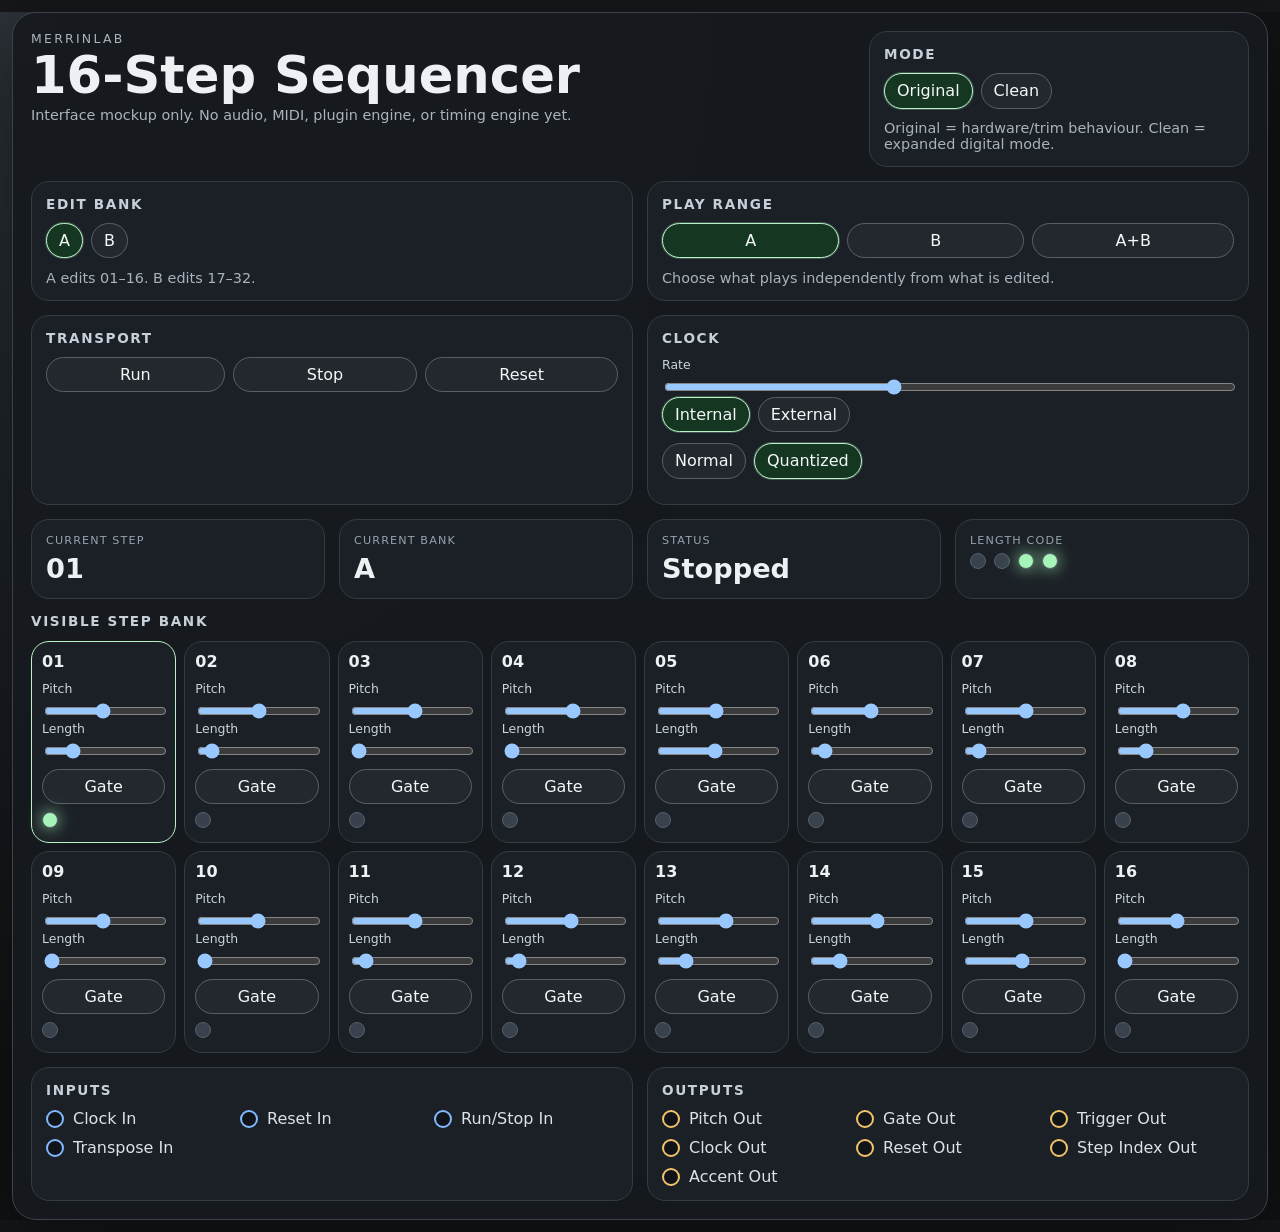
==== index.html @ 78bd0589 "Add Accent Out to mockup outputs" ====
<!doctype html>
<html lang="en">
<head>
  <meta charset="utf-8" />
  <meta name="viewport" content="width=device-width, initial-scale=1" />
  <title>MerrinLab 16-Step Sequencer Mockup</title>
  <link rel="stylesheet" href="styles.css" />
</head>
<body>
  <main class="panel" aria-labelledby="panel-title">
    <header class="panel-header">
      <div>
        <p class="eyebrow">MerrinLab</p>
        <h1 id="panel-title">16-Step Sequencer</h1>
        <p class="subtitle">Interface mockup only. No audio, MIDI, plugin engine, or timing engine yet.</p>
      </div>
      <section class="mode-card" aria-label="Mode selector">
        <h2>Mode</h2>
        <div class="button-row">
          <button class="toggle active" type="button">Original</button>
          <button class="toggle" type="button">Clean</button>
        </div>
        <p>Original = hardware/trim behaviour. Clean = expanded digital mode.</p>
      </section>
    </header>

    <section class="control-strip" aria-label="Bank and transport controls">
      <div class="control-block">
        <h2>Edit Bank</h2>
        <div class="button-row">
          <button class="toggle active" type="button">A</button>
          <button class="toggle" type="button">B</button>
        </div>
        <p>A edits 01–16. B edits 17–32.</p>
      </div>

      <div class="control-block">
        <h2>Play Range</h2>
        <div class="button-row three">
          <button class="toggle active" type="button">A</button>
          <button class="toggle" type="button">B</button>
          <button class="toggle" type="button">A+B</button>
        </div>
        <p>Choose what plays independently from what is edited.</p>
      </div>

      <div class="control-block transport">
        <h2>Transport</h2>
        <div class="button-row three">
          <button type="button">Run</button>
          <button type="button">Stop</button>
          <button type="button">Reset</button>
        </div>
      </div>

      <div class="control-block clock">
        <h2>Clock</h2>
        <label>
          Rate
          <input type="range" min="40" max="240" value="120" />
        </label>
        <div class="button-row">
          <button class="toggle active" type="button">Internal</button>
          <button class="toggle" type="button">External</button>
        </div>
        <div class="button-row">
          <button class="toggle" type="button">Normal</button>
          <button class="toggle active" type="button">Quantized</button>
        </div>
      </div>
    </section>

    <section class="status-strip" aria-label="Current status display">
      <div>
        <span class="label">Current step</span>
        <strong>01</strong>
      </div>
      <div>
        <span class="label">Current bank</span>
        <strong>A</strong>
      </div>
      <div>
        <span class="label">Status</span>
        <strong>Stopped</strong>
      </div>
      <div>
        <span class="label">Length code</span>
        <span class="led-code" aria-label="4-bit duration code"><i></i><i></i><i class="on"></i><i class="on"></i></span>
      </div>
    </section>

    <section class="steps" aria-label="Sixteen visible step slots">
      <h2 class="section-title">Visible Step Bank</h2>
      <div class="step-grid">
        <article class="step active"><h3>01</h3><label>Pitch<input type="range" min="0" max="127" value="60" /></label><label>Length<input type="range" min="1" max="16" value="4" /></label><button type="button">Gate</button><span class="step-led on"></span></article>
        <article class="step"><h3>02</h3><label>Pitch<input type="range" min="0" max="127" value="64" /></label><label>Length<input type="range" min="1" max="16" value="2" /></label><button type="button">Gate</button><span class="step-led"></span></article>
        <article class="step"><h3>03</h3><label>Pitch<input type="range" min="0" max="127" value="67" /></label><label>Length<input type="range" min="1" max="16" value="1" /></label><button type="button">Gate</button><span class="step-led"></span></article>
        <article class="step"><h3>04</h3><label>Pitch<input type="range" min="0" max="127" value="72" /></label><label>Length<input type="range" min="1" max="16" value="1" /></label><button type="button">Gate</button><span class="step-led"></span></article>
        <article class="step"><h3>05</h3><label>Pitch<input type="range" min="0" max="127" value="60" /></label><label>Length<input type="range" min="1" max="16" value="8" /></label><button type="button">Gate</button><span class="step-led"></span></article>
        <article class="step"><h3>06</h3><label>Pitch<input type="range" min="0" max="127" value="62" /></label><label>Length<input type="range" min="1" max="16" value="2" /></label><button type="button">Gate</button><span class="step-led"></span></article>
        <article class="step"><h3>07</h3><label>Pitch<input type="range" min="0" max="127" value="65" /></label><label>Length<input type="range" min="1" max="16" value="2" /></label><button type="button">Gate</button><span class="step-led"></span></article>
        <article class="step"><h3>08</h3><label>Pitch<input type="range" min="0" max="127" value="69" /></label><label>Length<input type="range" min="1" max="16" value="4" /></label><button type="button">Gate</button><span class="step-led"></span></article>
        <article class="step"><h3>09</h3><label>Pitch<input type="range" min="0" max="127" value="60" /></label><label>Length<input type="range" min="1" max="16" value="1" /></label><button type="button">Gate</button><span class="step-led"></span></article>
        <article class="step"><h3>10</h3><label>Pitch<input type="range" min="0" max="127" value="63" /></label><label>Length<input type="range" min="1" max="16" value="1" /></label><button type="button">Gate</button><span class="step-led"></span></article>
        <article class="step"><h3>11</h3><label>Pitch<input type="range" min="0" max="127" value="67" /></label><label>Length<input type="range" min="1" max="16" value="2" /></label><button type="button">Gate</button><span class="step-led"></span></article>
        <article class="step"><h3>12</h3><label>Pitch<input type="range" min="0" max="127" value="70" /></label><label>Length<input type="range" min="1" max="16" value="2" /></label><button type="button">Gate</button><span class="step-led"></span></article>
        <article class="step"><h3>13</h3><label>Pitch<input type="range" min="0" max="127" value="72" /></label><label>Length<input type="range" min="1" max="16" value="4" /></label><button type="button">Gate</button><span class="step-led"></span></article>
        <article class="step"><h3>14</h3><label>Pitch<input type="range" min="0" max="127" value="69" /></label><label>Length<input type="range" min="1" max="16" value="4" /></label><button type="button">Gate</button><span class="step-led"></span></article>
        <article class="step"><h3>15</h3><label>Pitch<input type="range" min="0" max="127" value="65" /></label><label>Length<input type="range" min="1" max="16" value="8" /></label><button type="button">Gate</button><span class="step-led"></span></article>
        <article class="step"><h3>16</h3><label>Pitch<input type="range" min="0" max="127" value="62" /></label><label>Length<input type="range" min="1" max="16" value="1" /></label><button type="button">Gate</button><span class="step-led"></span></article>
      </div>
    </section>

    <section class="io-area" aria-label="Input and output connection area">
      <div class="io-block">
        <h2>Inputs</h2>
        <ul>
          <li><span class="jack"></span>Clock In</li>
          <li><span class="jack"></span>Reset In</li>
          <li><span class="jack"></span>Run/Stop In</li>
          <li><span class="jack"></span>Transpose In</li>
        </ul>
      </div>
      <div class="io-block">
        <h2>Outputs</h2>
        <ul>
          <li><span class="jack out"></span>Pitch Out</li>
          <li><span class="jack out"></span>Gate Out</li>
          <li><span class="jack out"></span>Trigger Out</li>
          <li><span class="jack out"></span>Clock Out</li>
          <li><span class="jack out"></span>Reset Out</li>
          <li><span class="jack out"></span>Step Index Out</li>
          <li><span class="jack out"></span>Accent Out</li>
        </ul>
      </div>
    </section>
  </main>
</body>
</html>
---- styles.css ----
:root {
  color-scheme: dark;
  font-family: Inter, system-ui, -apple-system, BlinkMacSystemFont, "Segoe UI", sans-serif;
  background: #15171a;
  color: #eef1f3;
}

* {
  box-sizing: border-box;
}

body {
  margin: 0;
  min-height: 100vh;
  background: radial-gradient(circle at top left, #2c3238, #101214 60%);
}

button,
input {
  font: inherit;
}

button {
  border: 1px solid #57606a;
  border-radius: 999px;
  background: #23282e;
  color: #f5f7f8;
  padding: 0.45rem 0.75rem;
  cursor: default;
}

button.active,
.toggle.active {
  border-color: #b8f2c7;
  background: #153722;
  box-shadow: 0 0 0 1px rgba(184, 242, 199, 0.25);
}

.panel {
  width: min(1800px, calc(100vw - 24px));
  margin: 12px auto;
  padding: 18px;
  border: 1px solid #3b424a;
  border-radius: 24px;
  background: rgba(22, 25, 29, 0.94);
  box-shadow: 0 24px 80px rgba(0, 0, 0, 0.45);
}

.panel-header,
.control-strip,
.status-strip,
.io-area {
  display: grid;
  gap: 14px;
}

.panel-header {
  grid-template-columns: minmax(280px, 1fr) minmax(260px, 380px);
  align-items: stretch;
  margin-bottom: 14px;
}

.eyebrow {
  margin: 0 0 0.25rem;
  color: #aab3bd;
  letter-spacing: 0.18em;
  text-transform: uppercase;
  font-size: 0.78rem;
}

h1,
h2,
h3,
p {
  margin-top: 0;
}

h1 {
  margin-bottom: 0.35rem;
  font-size: clamp(2rem, 4vw, 4rem);
  line-height: 1;
}

h2 {
  margin-bottom: 0.7rem;
  font-size: 0.85rem;
  letter-spacing: 0.12em;
  text-transform: uppercase;
  color: #c7d0d9;
}

h3 {
  margin-bottom: 0.6rem;
  font-size: 1rem;
}

.subtitle,
.control-block p,
.mode-card p {
  margin-bottom: 0;
  color: #aab3bd;
  font-size: 0.9rem;
}

.mode-card,
.control-block,
.status-strip > div,
.step,
.io-block {
  border: 1px solid #343b43;
  border-radius: 18px;
  background: #1b2026;
  padding: 14px;
}

.control-strip {
  grid-template-columns: repeat(4, minmax(180px, 1fr));
  margin-bottom: 14px;
}

.button-row {
  display: flex;
  flex-wrap: wrap;
  gap: 8px;
  margin-bottom: 0.7rem;
}

.button-row.three button {
  flex: 1 1 auto;
}

.clock label,
.step label {
  display: grid;
  gap: 5px;
  color: #cbd4dc;
  font-size: 0.78rem;
}

.clock input,
.step input {
  width: 100%;
}

.status-strip {
  grid-template-columns: repeat(4, minmax(140px, 1fr));
  margin-bottom: 14px;
}

.status-strip strong {
  display: block;
  font-size: 1.7rem;
}

.label {
  display: block;
  margin-bottom: 0.4rem;
  color: #97a2ad;
  text-transform: uppercase;
  letter-spacing: 0.1em;
  font-size: 0.7rem;
}

.led-code {
  display: flex;
  gap: 8px;
}

.led-code i,
.step-led {
  display: inline-block;
  width: 16px;
  height: 16px;
  border-radius: 50%;
  background: #39424c;
  border: 1px solid #56606b;
}

.led-code i.on,
.step-led.on {
  background: #a6f4b8;
  box-shadow: 0 0 16px rgba(166, 244, 184, 0.8);
}

.section-title {
  margin: 8px 0 12px;
}

.step-grid {
  display: grid;
  grid-template-columns: repeat(16, minmax(92px, 1fr));
  gap: 8px;
  margin-bottom: 14px;
}

.step {
  min-width: 0;
  padding: 10px;
}

.step.active {
  border-color: #b8f2c7;
}

.step button {
  width: 100%;
  margin: 8px 0;
  padding-inline: 0.25rem;
}

.io-area {
  grid-template-columns: repeat(2, minmax(260px, 1fr));
}

.io-block ul {
  display: grid;
  grid-template-columns: repeat(auto-fit, minmax(150px, 1fr));
  gap: 10px;
  padding: 0;
  margin: 0;
  list-style: none;
}

.io-block li {
  display: flex;
  align-items: center;
  gap: 9px;
  color: #dbe2e8;
}

.jack {
  width: 18px;
  height: 18px;
  border-radius: 50%;
  border: 2px solid #83b8ff;
  background: #101418;
}

.jack.out {
  border-color: #f0c36a;
}

@media (max-width: 1300px) {
  .step-grid {
    grid-template-columns: repeat(8, minmax(100px, 1fr));
  }

  .control-strip {
    grid-template-columns: repeat(2, minmax(220px, 1fr));
  }
}

@media (max-width: 760px) {
  .panel-header,
  .control-strip,
  .status-strip,
  .io-area {
    grid-template-columns: 1fr;
  }

  .step-grid {
    grid-template-columns: repeat(2, minmax(130px, 1fr));
  }
}
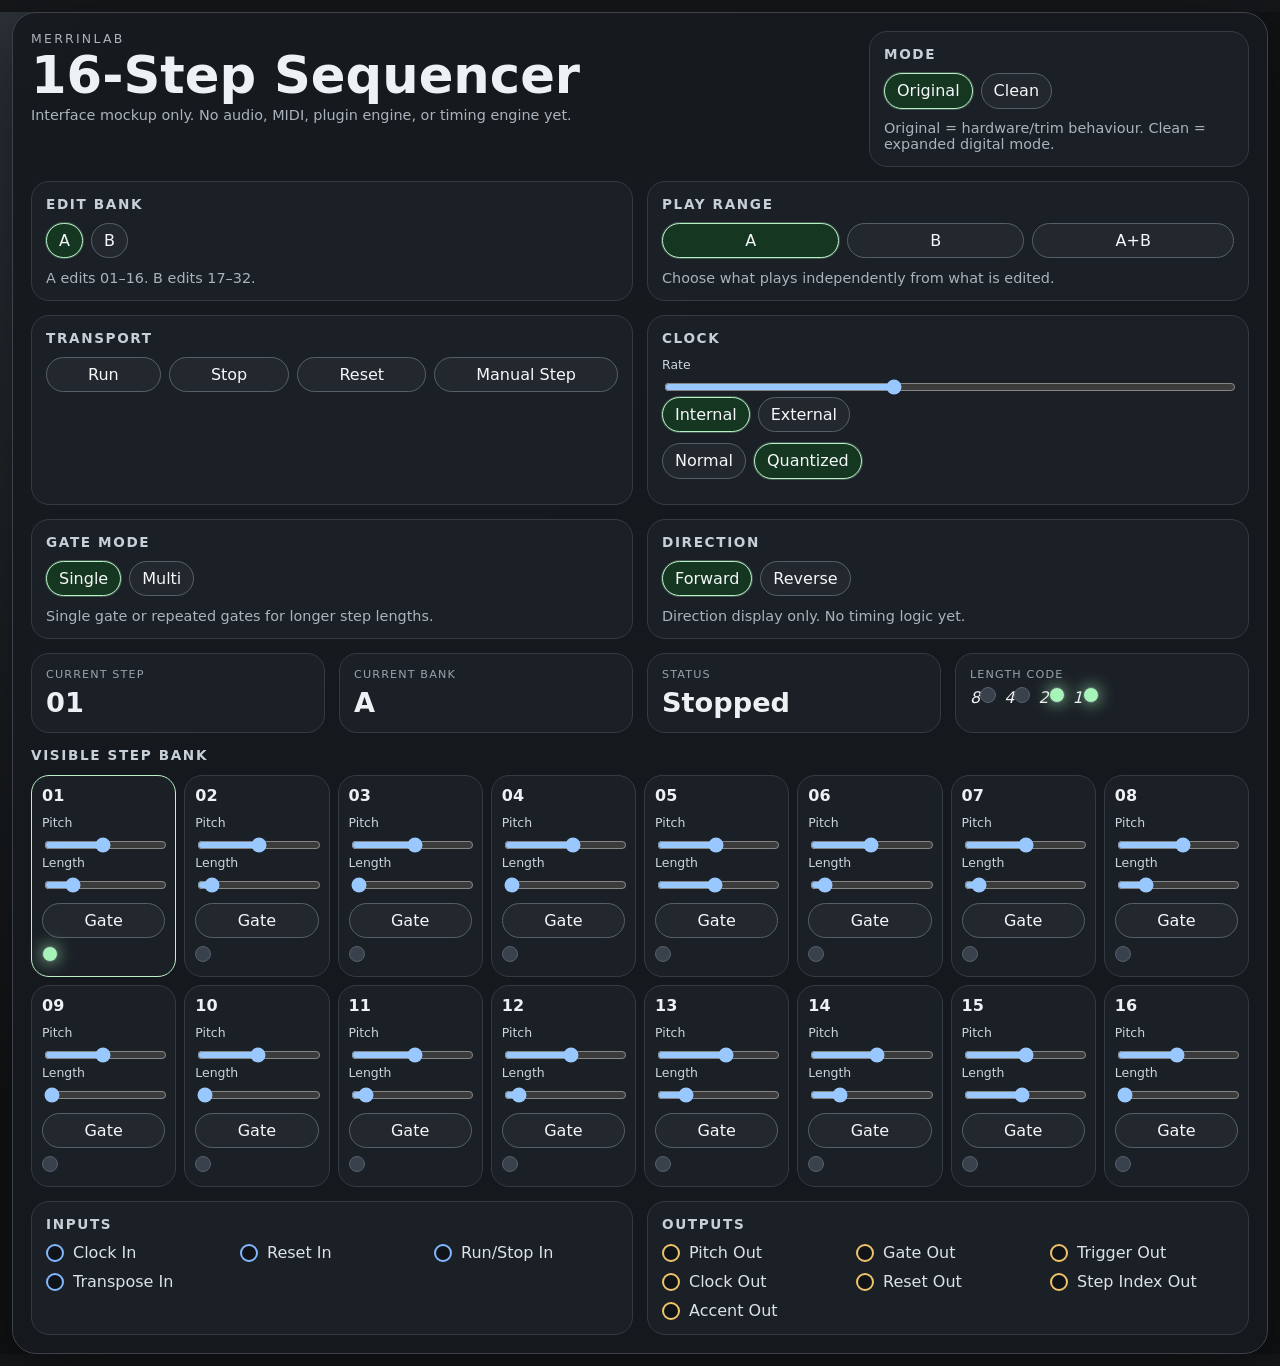
==== commit 47785a09: "Add v0.2 core control sections" ====
--- a/index.html
+++ b/index.html
@@ -24,7 +24,7 @@
       </section>
     </header>
 
-    <section class="control-strip" aria-label="Bank and transport controls">
+    <section class="control-strip" aria-label="Bank, transport, clock, and direction controls">
       <div class="control-block">
         <h2>Edit Bank</h2>
         <div class="button-row">
@@ -50,6 +50,7 @@
           <button type="button">Run</button>
           <button type="button">Stop</button>
           <button type="button">Reset</button>
+          <button type="button">Manual Step</button>
         </div>
       </div>
 
@@ -68,6 +69,24 @@
           <button class="toggle active" type="button">Quantized</button>
         </div>
       </div>
+
+      <div class="control-block">
+        <h2>Gate Mode</h2>
+        <div class="button-row">
+          <button class="toggle active" type="button">Single</button>
+          <button class="toggle" type="button">Multi</button>
+        </div>
+        <p>Single gate or repeated gates for longer step lengths.</p>
+      </div>
+
+      <div class="control-block">
+        <h2>Direction</h2>
+        <div class="button-row">
+          <button class="toggle active" type="button">Forward</button>
+          <button class="toggle" type="button">Reverse</button>
+        </div>
+        <p>Direction display only. No timing logic yet.</p>
+      </div>
     </section>
 
     <section class="status-strip" aria-label="Current status display">
@@ -85,7 +104,12 @@
       </div>
       <div>
         <span class="label">Length code</span>
-        <span class="led-code" aria-label="4-bit duration code"><i></i><i></i><i class="on"></i><i class="on"></i></span>
+        <span class="led-code labelled" aria-label="4-bit duration code labelled 8 4 2 1">
+          <span class="bit"><em>8</em><i></i></span>
+          <span class="bit"><em>4</em><i></i></span>
+          <span class="bit"><em>2</em><i class="on"></i></span>
+          <span class="bit"><em>1</em><i class="on"></i></span>
+        </span>
       </div>
     </section>
 
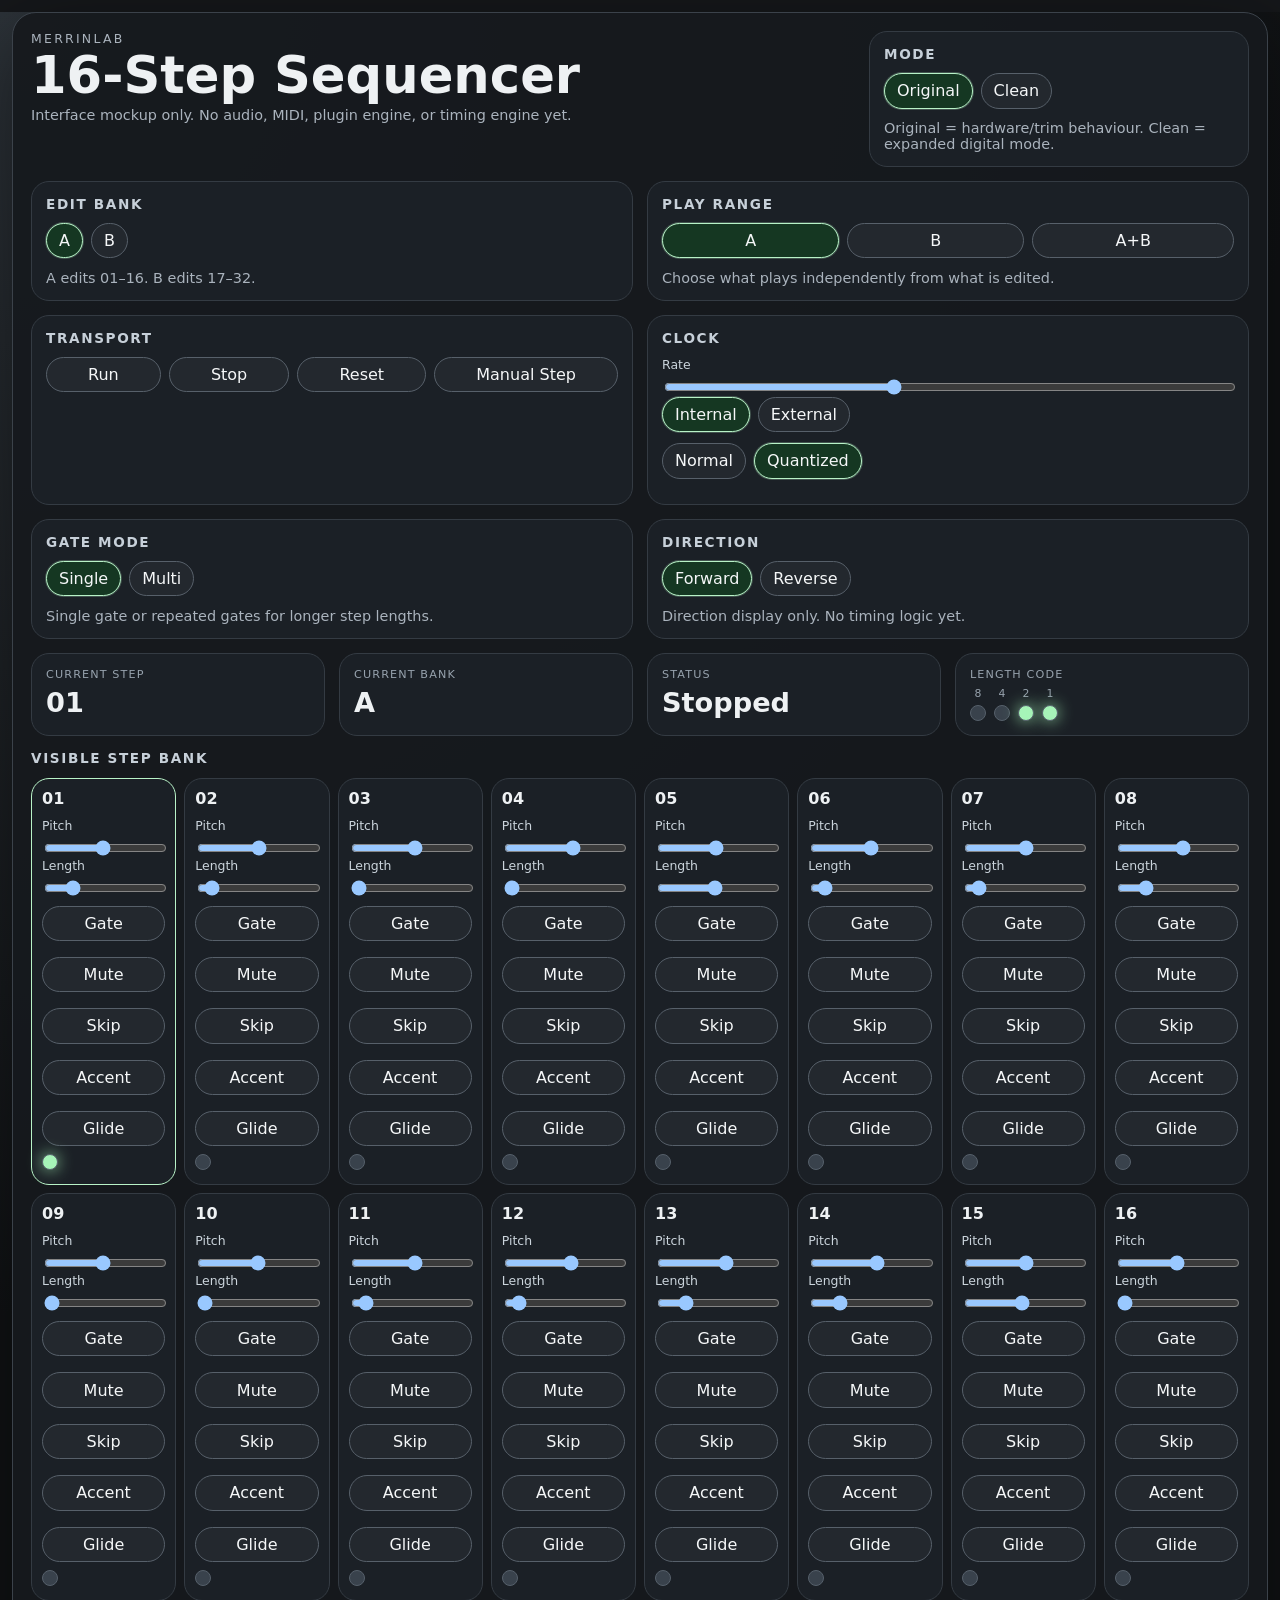
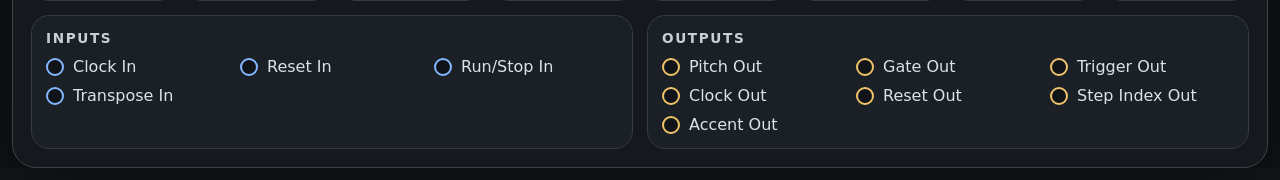
==== commit 16ce0396: "Add clean-mode per-step status controls" ====
--- a/index.html
+++ b/index.html
@@ -116,22 +116,22 @@
     <section class="steps" aria-label="Sixteen visible step slots">
       <h2 class="section-title">Visible Step Bank</h2>
       <div class="step-grid">
-        <article class="step active"><h3>01</h3><label>Pitch<input type="range" min="0" max="127" value="60" /></label><label>Length<input type="range" min="1" max="16" value="4" /></label><button type="button">Gate</button><span class="step-led on"></span></article>
-        <article class="step"><h3>02</h3><label>Pitch<input type="range" min="0" max="127" value="64" /></label><label>Length<input type="range" min="1" max="16" value="2" /></label><button type="button">Gate</button><span class="step-led"></span></article>
-        <article class="step"><h3>03</h3><label>Pitch<input type="range" min="0" max="127" value="67" /></label><label>Length<input type="range" min="1" max="16" value="1" /></label><button type="button">Gate</button><span class="step-led"></span></article>
-        <article class="step"><h3>04</h3><label>Pitch<input type="range" min="0" max="127" value="72" /></label><label>Length<input type="range" min="1" max="16" value="1" /></label><button type="button">Gate</button><span class="step-led"></span></article>
-        <article class="step"><h3>05</h3><label>Pitch<input type="range" min="0" max="127" value="60" /></label><label>Length<input type="range" min="1" max="16" value="8" /></label><button type="button">Gate</button><span class="step-led"></span></article>
-        <article class="step"><h3>06</h3><label>Pitch<input type="range" min="0" max="127" value="62" /></label><label>Length<input type="range" min="1" max="16" value="2" /></label><button type="button">Gate</button><span class="step-led"></span></article>
-        <article class="step"><h3>07</h3><label>Pitch<input type="range" min="0" max="127" value="65" /></label><label>Length<input type="range" min="1" max="16" value="2" /></label><button type="button">Gate</button><span class="step-led"></span></article>
-        <article class="step"><h3>08</h3><label>Pitch<input type="range" min="0" max="127" value="69" /></label><label>Length<input type="range" min="1" max="16" value="4" /></label><button type="button">Gate</button><span class="step-led"></span></article>
-        <article class="step"><h3>09</h3><label>Pitch<input type="range" min="0" max="127" value="60" /></label><label>Length<input type="range" min="1" max="16" value="1" /></label><button type="button">Gate</button><span class="step-led"></span></article>
-        <article class="step"><h3>10</h3><label>Pitch<input type="range" min="0" max="127" value="63" /></label><label>Length<input type="range" min="1" max="16" value="1" /></label><button type="button">Gate</button><span class="step-led"></span></article>
-        <article class="step"><h3>11</h3><label>Pitch<input type="range" min="0" max="127" value="67" /></label><label>Length<input type="range" min="1" max="16" value="2" /></label><button type="button">Gate</button><span class="step-led"></span></article>
-        <article class="step"><h3>12</h3><label>Pitch<input type="range" min="0" max="127" value="70" /></label><label>Length<input type="range" min="1" max="16" value="2" /></label><button type="button">Gate</button><span class="step-led"></span></article>
-        <article class="step"><h3>13</h3><label>Pitch<input type="range" min="0" max="127" value="72" /></label><label>Length<input type="range" min="1" max="16" value="4" /></label><button type="button">Gate</button><span class="step-led"></span></article>
-        <article class="step"><h3>14</h3><label>Pitch<input type="range" min="0" max="127" value="69" /></label><label>Length<input type="range" min="1" max="16" value="4" /></label><button type="button">Gate</button><span class="step-led"></span></article>
-        <article class="step"><h3>15</h3><label>Pitch<input type="range" min="0" max="127" value="65" /></label><label>Length<input type="range" min="1" max="16" value="8" /></label><button type="button">Gate</button><span class="step-led"></span></article>
-        <article class="step"><h3>16</h3><label>Pitch<input type="range" min="0" max="127" value="62" /></label><label>Length<input type="range" min="1" max="16" value="1" /></label><button type="button">Gate</button><span class="step-led"></span></article>
+        <article class="step active"><h3>01</h3><label>Pitch<input type="range" min="0" max="127" value="60" /></label><label>Length<input type="range" min="1" max="16" value="4" /></label><button type="button">Gate</button><div class="step-status" aria-label="Clean-mode status controls"><button type="button">Mute</button><button type="button">Skip</button><button type="button">Accent</button><button type="button">Glide</button></div><span class="step-led on"></span></article>
+        <article class="step"><h3>02</h3><label>Pitch<input type="range" min="0" max="127" value="64" /></label><label>Length<input type="range" min="1" max="16" value="2" /></label><button type="button">Gate</button><div class="step-status" aria-label="Clean-mode status controls"><button type="button">Mute</button><button type="button">Skip</button><button type="button">Accent</button><button type="button">Glide</button></div><span class="step-led"></span></article>
+        <article class="step"><h3>03</h3><label>Pitch<input type="range" min="0" max="127" value="67" /></label><label>Length<input type="range" min="1" max="16" value="1" /></label><button type="button">Gate</button><div class="step-status" aria-label="Clean-mode status controls"><button type="button">Mute</button><button type="button">Skip</button><button type="button">Accent</button><button type="button">Glide</button></div><span class="step-led"></span></article>
+        <article class="step"><h3>04</h3><label>Pitch<input type="range" min="0" max="127" value="72" /></label><label>Length<input type="range" min="1" max="16" value="1" /></label><button type="button">Gate</button><div class="step-status" aria-label="Clean-mode status controls"><button type="button">Mute</button><button type="button">Skip</button><button type="button">Accent</button><button type="button">Glide</button></div><span class="step-led"></span></article>
+        <article class="step"><h3>05</h3><label>Pitch<input type="range" min="0" max="127" value="60" /></label><label>Length<input type="range" min="1" max="16" value="8" /></label><button type="button">Gate</button><div class="step-status" aria-label="Clean-mode status controls"><button type="button">Mute</button><button type="button">Skip</button><button type="button">Accent</button><button type="button">Glide</button></div><span class="step-led"></span></article>
+        <article class="step"><h3>06</h3><label>Pitch<input type="range" min="0" max="127" value="62" /></label><label>Length<input type="range" min="1" max="16" value="2" /></label><button type="button">Gate</button><div class="step-status" aria-label="Clean-mode status controls"><button type="button">Mute</button><button type="button">Skip</button><button type="button">Accent</button><button type="button">Glide</button></div><span class="step-led"></span></article>
+        <article class="step"><h3>07</h3><label>Pitch<input type="range" min="0" max="127" value="65" /></label><label>Length<input type="range" min="1" max="16" value="2" /></label><button type="button">Gate</button><div class="step-status" aria-label="Clean-mode status controls"><button type="button">Mute</button><button type="button">Skip</button><button type="button">Accent</button><button type="button">Glide</button></div><span class="step-led"></span></article>
+        <article class="step"><h3>08</h3><label>Pitch<input type="range" min="0" max="127" value="69" /></label><label>Length<input type="range" min="1" max="16" value="4" /></label><button type="button">Gate</button><div class="step-status" aria-label="Clean-mode status controls"><button type="button">Mute</button><button type="button">Skip</button><button type="button">Accent</button><button type="button">Glide</button></div><span class="step-led"></span></article>
+        <article class="step"><h3>09</h3><label>Pitch<input type="range" min="0" max="127" value="60" /></label><label>Length<input type="range" min="1" max="16" value="1" /></label><button type="button">Gate</button><div class="step-status" aria-label="Clean-mode status controls"><button type="button">Mute</button><button type="button">Skip</button><button type="button">Accent</button><button type="button">Glide</button></div><span class="step-led"></span></article>
+        <article class="step"><h3>10</h3><label>Pitch<input type="range" min="0" max="127" value="63" /></label><label>Length<input type="range" min="1" max="16" value="1" /></label><button type="button">Gate</button><div class="step-status" aria-label="Clean-mode status controls"><button type="button">Mute</button><button type="button">Skip</button><button type="button">Accent</button><button type="button">Glide</button></div><span class="step-led"></span></article>
+        <article class="step"><h3>11</h3><label>Pitch<input type="range" min="0" max="127" value="67" /></label><label>Length<input type="range" min="1" max="16" value="2" /></label><button type="button">Gate</button><div class="step-status" aria-label="Clean-mode status controls"><button type="button">Mute</button><button type="button">Skip</button><button type="button">Accent</button><button type="button">Glide</button></div><span class="step-led"></span></article>
+        <article class="step"><h3>12</h3><label>Pitch<input type="range" min="0" max="127" value="70" /></label><label>Length<input type="range" min="1" max="16" value="2" /></label><button type="button">Gate</button><div class="step-status" aria-label="Clean-mode status controls"><button type="button">Mute</button><button type="button">Skip</button><button type="button">Accent</button><button type="button">Glide</button></div><span class="step-led"></span></article>
+        <article class="step"><h3>13</h3><label>Pitch<input type="range" min="0" max="127" value="72" /></label><label>Length<input type="range" min="1" max="16" value="4" /></label><button type="button">Gate</button><div class="step-status" aria-label="Clean-mode status controls"><button type="button">Mute</button><button type="button">Skip</button><button type="button">Accent</button><button type="button">Glide</button></div><span class="step-led"></span></article>
+        <article class="step"><h3>14</h3><label>Pitch<input type="range" min="0" max="127" value="69" /></label><label>Length<input type="range" min="1" max="16" value="4" /></label><button type="button">Gate</button><div class="step-status" aria-label="Clean-mode status controls"><button type="button">Mute</button><button type="button">Skip</button><button type="button">Accent</button><button type="button">Glide</button></div><span class="step-led"></span></article>
+        <article class="step"><h3>15</h3><label>Pitch<input type="range" min="0" max="127" value="65" /></label><label>Length<input type="range" min="1" max="16" value="8" /></label><button type="button">Gate</button><div class="step-status" aria-label="Clean-mode status controls"><button type="button">Mute</button><button type="button">Skip</button><button type="button">Accent</button><button type="button">Glide</button></div><span class="step-led"></span></article>
+        <article class="step"><h3>16</h3><label>Pitch<input type="range" min="0" max="127" value="62" /></label><label>Length<input type="range" min="1" max="16" value="1" /></label><button type="button">Gate</button><div class="step-status" aria-label="Clean-mode status controls"><button type="button">Mute</button><button type="button">Skip</button><button type="button">Accent</button><button type="button">Glide</button></div><span class="step-led"></span></article>
       </div>
     </section>
 
--- a/styles.css
+++ b/styles.css
@@ -114,7 +114,7 @@
 }
 
 .control-strip {
-  grid-template-columns: repeat(4, minmax(180px, 1fr));
+  grid-template-columns: repeat(6, minmax(170px, 1fr));
   margin-bottom: 14px;
 }
 
@@ -164,6 +164,23 @@
 .led-code {
   display: flex;
   gap: 8px;
+}
+
+.led-code.labelled {
+  align-items: end;
+}
+
+.bit {
+  display: grid;
+  justify-items: center;
+  gap: 5px;
+  color: #97a2ad;
+  font-size: 0.68rem;
+  font-style: normal;
+}
+
+.bit em {
+  font-style: normal;
 }
 
 .led-code i,
@@ -240,6 +257,12 @@
   border-color: #f0c36a;
 }
 
+@media (max-width: 1500px) {
+  .control-strip {
+    grid-template-columns: repeat(3, minmax(220px, 1fr));
+  }
+}
+
 @media (max-width: 1300px) {
   .step-grid {
     grid-template-columns: repeat(8, minmax(100px, 1fr));
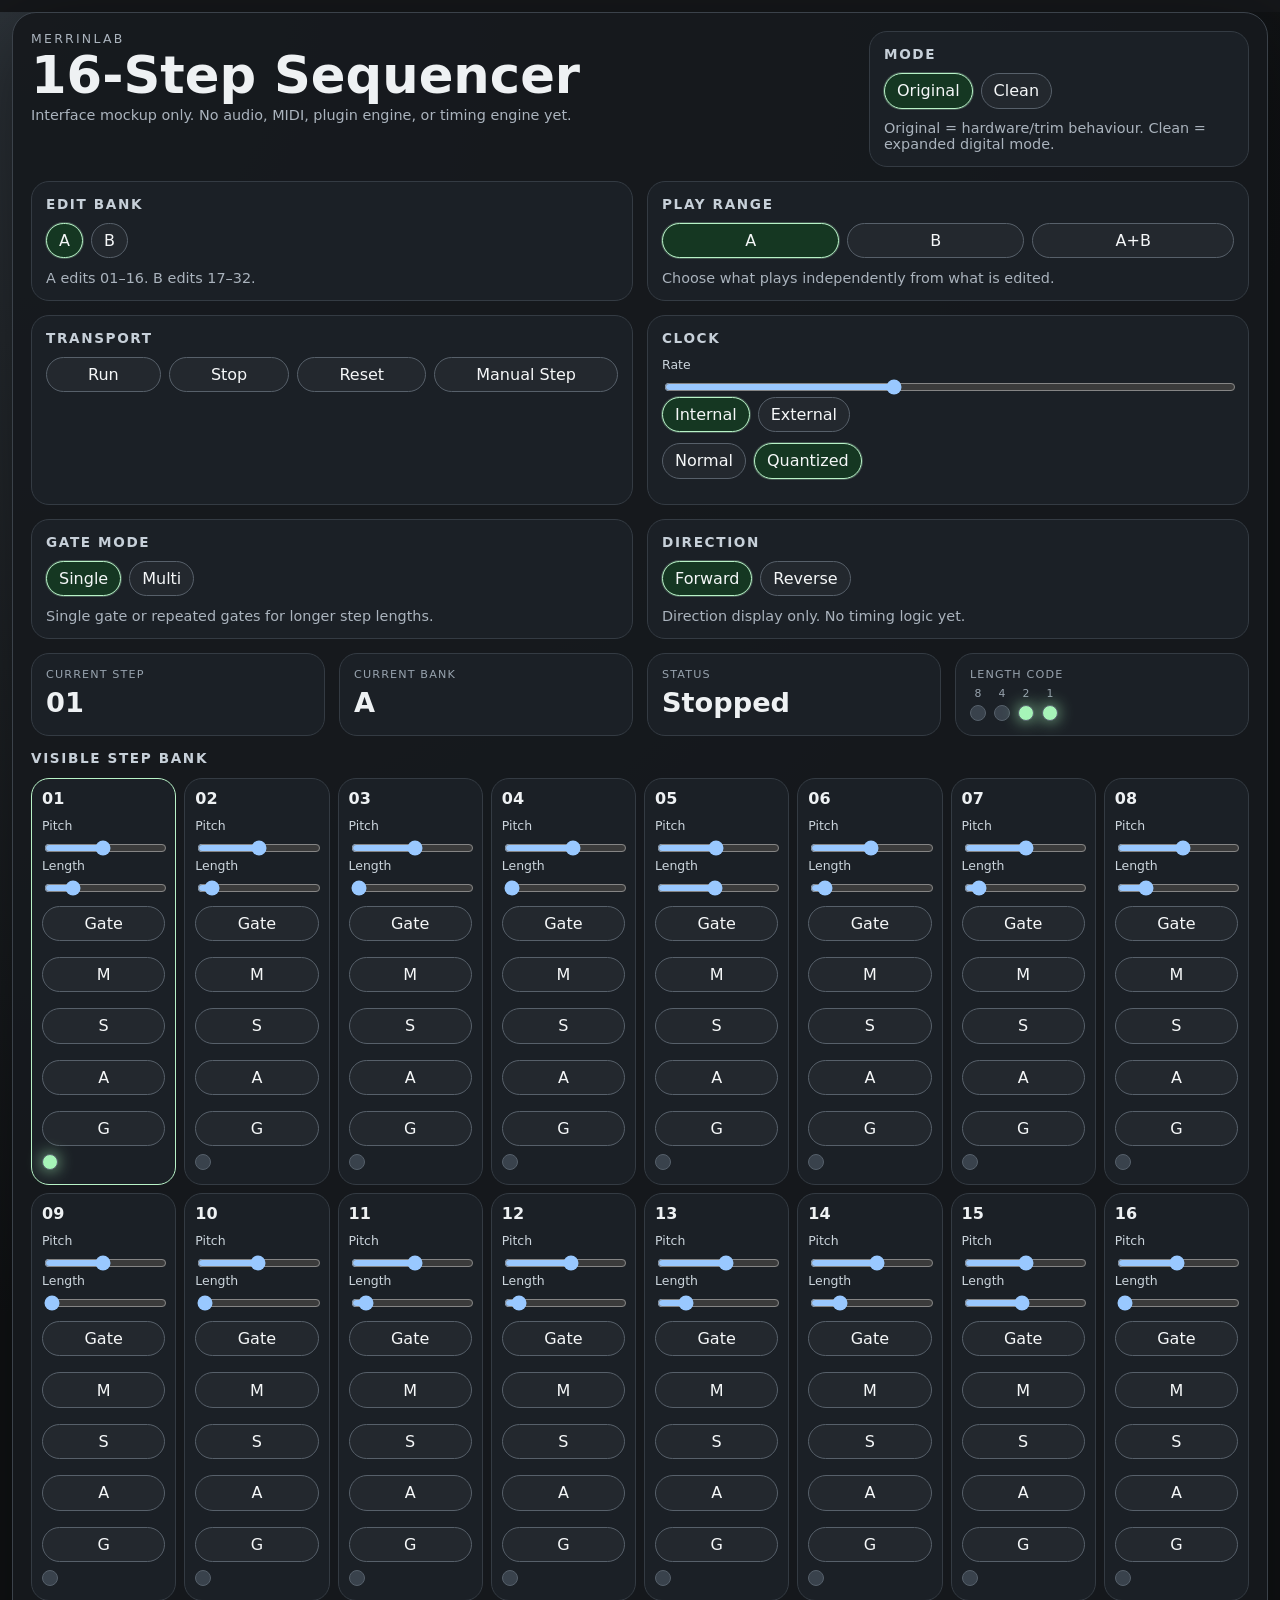
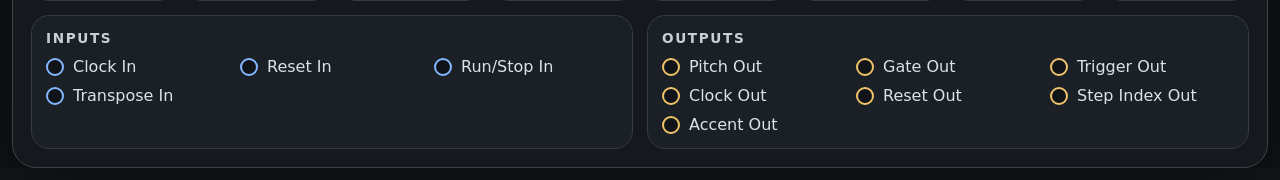
==== commit f8ef042e: "Compress clean-mode controls to mini labels" ====
--- a/index.html
+++ b/index.html
@@ -116,22 +116,22 @@
     <section class="steps" aria-label="Sixteen visible step slots">
       <h2 class="section-title">Visible Step Bank</h2>
       <div class="step-grid">
-        <article class="step active"><h3>01</h3><label>Pitch<input type="range" min="0" max="127" value="60" /></label><label>Length<input type="range" min="1" max="16" value="4" /></label><button type="button">Gate</button><div class="step-status" aria-label="Clean-mode status controls"><button type="button">Mute</button><button type="button">Skip</button><button type="button">Accent</button><button type="button">Glide</button></div><span class="step-led on"></span></article>
-        <article class="step"><h3>02</h3><label>Pitch<input type="range" min="0" max="127" value="64" /></label><label>Length<input type="range" min="1" max="16" value="2" /></label><button type="button">Gate</button><div class="step-status" aria-label="Clean-mode status controls"><button type="button">Mute</button><button type="button">Skip</button><button type="button">Accent</button><button type="button">Glide</button></div><span class="step-led"></span></article>
-        <article class="step"><h3>03</h3><label>Pitch<input type="range" min="0" max="127" value="67" /></label><label>Length<input type="range" min="1" max="16" value="1" /></label><button type="button">Gate</button><div class="step-status" aria-label="Clean-mode status controls"><button type="button">Mute</button><button type="button">Skip</button><button type="button">Accent</button><button type="button">Glide</button></div><span class="step-led"></span></article>
-        <article class="step"><h3>04</h3><label>Pitch<input type="range" min="0" max="127" value="72" /></label><label>Length<input type="range" min="1" max="16" value="1" /></label><button type="button">Gate</button><div class="step-status" aria-label="Clean-mode status controls"><button type="button">Mute</button><button type="button">Skip</button><button type="button">Accent</button><button type="button">Glide</button></div><span class="step-led"></span></article>
-        <article class="step"><h3>05</h3><label>Pitch<input type="range" min="0" max="127" value="60" /></label><label>Length<input type="range" min="1" max="16" value="8" /></label><button type="button">Gate</button><div class="step-status" aria-label="Clean-mode status controls"><button type="button">Mute</button><button type="button">Skip</button><button type="button">Accent</button><button type="button">Glide</button></div><span class="step-led"></span></article>
-        <article class="step"><h3>06</h3><label>Pitch<input type="range" min="0" max="127" value="62" /></label><label>Length<input type="range" min="1" max="16" value="2" /></label><button type="button">Gate</button><div class="step-status" aria-label="Clean-mode status controls"><button type="button">Mute</button><button type="button">Skip</button><button type="button">Accent</button><button type="button">Glide</button></div><span class="step-led"></span></article>
-        <article class="step"><h3>07</h3><label>Pitch<input type="range" min="0" max="127" value="65" /></label><label>Length<input type="range" min="1" max="16" value="2" /></label><button type="button">Gate</button><div class="step-status" aria-label="Clean-mode status controls"><button type="button">Mute</button><button type="button">Skip</button><button type="button">Accent</button><button type="button">Glide</button></div><span class="step-led"></span></article>
-        <article class="step"><h3>08</h3><label>Pitch<input type="range" min="0" max="127" value="69" /></label><label>Length<input type="range" min="1" max="16" value="4" /></label><button type="button">Gate</button><div class="step-status" aria-label="Clean-mode status controls"><button type="button">Mute</button><button type="button">Skip</button><button type="button">Accent</button><button type="button">Glide</button></div><span class="step-led"></span></article>
-        <article class="step"><h3>09</h3><label>Pitch<input type="range" min="0" max="127" value="60" /></label><label>Length<input type="range" min="1" max="16" value="1" /></label><button type="button">Gate</button><div class="step-status" aria-label="Clean-mode status controls"><button type="button">Mute</button><button type="button">Skip</button><button type="button">Accent</button><button type="button">Glide</button></div><span class="step-led"></span></article>
-        <article class="step"><h3>10</h3><label>Pitch<input type="range" min="0" max="127" value="63" /></label><label>Length<input type="range" min="1" max="16" value="1" /></label><button type="button">Gate</button><div class="step-status" aria-label="Clean-mode status controls"><button type="button">Mute</button><button type="button">Skip</button><button type="button">Accent</button><button type="button">Glide</button></div><span class="step-led"></span></article>
-        <article class="step"><h3>11</h3><label>Pitch<input type="range" min="0" max="127" value="67" /></label><label>Length<input type="range" min="1" max="16" value="2" /></label><button type="button">Gate</button><div class="step-status" aria-label="Clean-mode status controls"><button type="button">Mute</button><button type="button">Skip</button><button type="button">Accent</button><button type="button">Glide</button></div><span class="step-led"></span></article>
-        <article class="step"><h3>12</h3><label>Pitch<input type="range" min="0" max="127" value="70" /></label><label>Length<input type="range" min="1" max="16" value="2" /></label><button type="button">Gate</button><div class="step-status" aria-label="Clean-mode status controls"><button type="button">Mute</button><button type="button">Skip</button><button type="button">Accent</button><button type="button">Glide</button></div><span class="step-led"></span></article>
-        <article class="step"><h3>13</h3><label>Pitch<input type="range" min="0" max="127" value="72" /></label><label>Length<input type="range" min="1" max="16" value="4" /></label><button type="button">Gate</button><div class="step-status" aria-label="Clean-mode status controls"><button type="button">Mute</button><button type="button">Skip</button><button type="button">Accent</button><button type="button">Glide</button></div><span class="step-led"></span></article>
-        <article class="step"><h3>14</h3><label>Pitch<input type="range" min="0" max="127" value="69" /></label><label>Length<input type="range" min="1" max="16" value="4" /></label><button type="button">Gate</button><div class="step-status" aria-label="Clean-mode status controls"><button type="button">Mute</button><button type="button">Skip</button><button type="button">Accent</button><button type="button">Glide</button></div><span class="step-led"></span></article>
-        <article class="step"><h3>15</h3><label>Pitch<input type="range" min="0" max="127" value="65" /></label><label>Length<input type="range" min="1" max="16" value="8" /></label><button type="button">Gate</button><div class="step-status" aria-label="Clean-mode status controls"><button type="button">Mute</button><button type="button">Skip</button><button type="button">Accent</button><button type="button">Glide</button></div><span class="step-led"></span></article>
-        <article class="step"><h3>16</h3><label>Pitch<input type="range" min="0" max="127" value="62" /></label><label>Length<input type="range" min="1" max="16" value="1" /></label><button type="button">Gate</button><div class="step-status" aria-label="Clean-mode status controls"><button type="button">Mute</button><button type="button">Skip</button><button type="button">Accent</button><button type="button">Glide</button></div><span class="step-led"></span></article>
+        <article class="step active"><h3>01</h3><label>Pitch<input type="range" min="0" max="127" value="60" /></label><label>Length<input type="range" min="1" max="16" value="4" /></label><button type="button">Gate</button><div class="step-status" aria-label="Clean-mode status controls"><button type="button" title="Mute">M</button><button type="button" title="Skip">S</button><button type="button" title="Accent">A</button><button type="button" title="Glide">G</button></div><span class="step-led on"></span></article>
+        <article class="step"><h3>02</h3><label>Pitch<input type="range" min="0" max="127" value="64" /></label><label>Length<input type="range" min="1" max="16" value="2" /></label><button type="button">Gate</button><div class="step-status" aria-label="Clean-mode status controls"><button type="button" title="Mute">M</button><button type="button" title="Skip">S</button><button type="button" title="Accent">A</button><button type="button" title="Glide">G</button></div><span class="step-led"></span></article>
+        <article class="step"><h3>03</h3><label>Pitch<input type="range" min="0" max="127" value="67" /></label><label>Length<input type="range" min="1" max="16" value="1" /></label><button type="button">Gate</button><div class="step-status" aria-label="Clean-mode status controls"><button type="button" title="Mute">M</button><button type="button" title="Skip">S</button><button type="button" title="Accent">A</button><button type="button" title="Glide">G</button></div><span class="step-led"></span></article>
+        <article class="step"><h3>04</h3><label>Pitch<input type="range" min="0" max="127" value="72" /></label><label>Length<input type="range" min="1" max="16" value="1" /></label><button type="button">Gate</button><div class="step-status" aria-label="Clean-mode status controls"><button type="button" title="Mute">M</button><button type="button" title="Skip">S</button><button type="button" title="Accent">A</button><button type="button" title="Glide">G</button></div><span class="step-led"></span></article>
+        <article class="step"><h3>05</h3><label>Pitch<input type="range" min="0" max="127" value="60" /></label><label>Length<input type="range" min="1" max="16" value="8" /></label><button type="button">Gate</button><div class="step-status" aria-label="Clean-mode status controls"><button type="button" title="Mute">M</button><button type="button" title="Skip">S</button><button type="button" title="Accent">A</button><button type="button" title="Glide">G</button></div><span class="step-led"></span></article>
+        <article class="step"><h3>06</h3><label>Pitch<input type="range" min="0" max="127" value="62" /></label><label>Length<input type="range" min="1" max="16" value="2" /></label><button type="button">Gate</button><div class="step-status" aria-label="Clean-mode status controls"><button type="button" title="Mute">M</button><button type="button" title="Skip">S</button><button type="button" title="Accent">A</button><button type="button" title="Glide">G</button></div><span class="step-led"></span></article>
+        <article class="step"><h3>07</h3><label>Pitch<input type="range" min="0" max="127" value="65" /></label><label>Length<input type="range" min="1" max="16" value="2" /></label><button type="button">Gate</button><div class="step-status" aria-label="Clean-mode status controls"><button type="button" title="Mute">M</button><button type="button" title="Skip">S</button><button type="button" title="Accent">A</button><button type="button" title="Glide">G</button></div><span class="step-led"></span></article>
+        <article class="step"><h3>08</h3><label>Pitch<input type="range" min="0" max="127" value="69" /></label><label>Length<input type="range" min="1" max="16" value="4" /></label><button type="button">Gate</button><div class="step-status" aria-label="Clean-mode status controls"><button type="button" title="Mute">M</button><button type="button" title="Skip">S</button><button type="button" title="Accent">A</button><button type="button" title="Glide">G</button></div><span class="step-led"></span></article>
+        <article class="step"><h3>09</h3><label>Pitch<input type="range" min="0" max="127" value="60" /></label><label>Length<input type="range" min="1" max="16" value="1" /></label><button type="button">Gate</button><div class="step-status" aria-label="Clean-mode status controls"><button type="button" title="Mute">M</button><button type="button" title="Skip">S</button><button type="button" title="Accent">A</button><button type="button" title="Glide">G</button></div><span class="step-led"></span></article>
+        <article class="step"><h3>10</h3><label>Pitch<input type="range" min="0" max="127" value="63" /></label><label>Length<input type="range" min="1" max="16" value="1" /></label><button type="button">Gate</button><div class="step-status" aria-label="Clean-mode status controls"><button type="button" title="Mute">M</button><button type="button" title="Skip">S</button><button type="button" title="Accent">A</button><button type="button" title="Glide">G</button></div><span class="step-led"></span></article>
+        <article class="step"><h3>11</h3><label>Pitch<input type="range" min="0" max="127" value="67" /></label><label>Length<input type="range" min="1" max="16" value="2" /></label><button type="button">Gate</button><div class="step-status" aria-label="Clean-mode status controls"><button type="button" title="Mute">M</button><button type="button" title="Skip">S</button><button type="button" title="Accent">A</button><button type="button" title="Glide">G</button></div><span class="step-led"></span></article>
+        <article class="step"><h3>12</h3><label>Pitch<input type="range" min="0" max="127" value="70" /></label><label>Length<input type="range" min="1" max="16" value="2" /></label><button type="button">Gate</button><div class="step-status" aria-label="Clean-mode status controls"><button type="button" title="Mute">M</button><button type="button" title="Skip">S</button><button type="button" title="Accent">A</button><button type="button" title="Glide">G</button></div><span class="step-led"></span></article>
+        <article class="step"><h3>13</h3><label>Pitch<input type="range" min="0" max="127" value="72" /></label><label>Length<input type="range" min="1" max="16" value="4" /></label><button type="button">Gate</button><div class="step-status" aria-label="Clean-mode status controls"><button type="button" title="Mute">M</button><button type="button" title="Skip">S</button><button type="button" title="Accent">A</button><button type="button" title="Glide">G</button></div><span class="step-led"></span></article>
+        <article class="step"><h3>14</h3><label>Pitch<input type="range" min="0" max="127" value="69" /></label><label>Length<input type="range" min="1" max="16" value="4" /></label><button type="button">Gate</button><div class="step-status" aria-label="Clean-mode status controls"><button type="button" title="Mute">M</button><button type="button" title="Skip">S</button><button type="button" title="Accent">A</button><button type="button" title="Glide">G</button></div><span class="step-led"></span></article>
+        <article class="step"><h3>15</h3><label>Pitch<input type="range" min="0" max="127" value="65" /></label><label>Length<input type="range" min="1" max="16" value="8" /></label><button type="button">Gate</button><div class="step-status" aria-label="Clean-mode status controls"><button type="button" title="Mute">M</button><button type="button" title="Skip">S</button><button type="button" title="Accent">A</button><button type="button" title="Glide">G</button></div><span class="step-led"></span></article>
+        <article class="step"><h3>16</h3><label>Pitch<input type="range" min="0" max="127" value="62" /></label><label>Length<input type="range" min="1" max="16" value="1" /></label><button type="button">Gate</button><div class="step-status" aria-label="Clean-mode status controls"><button type="button" title="Mute">M</button><button type="button" title="Skip">S</button><button type="button" title="Accent">A</button><button type="button" title="Glide">G</button></div><span class="step-led"></span></article>
       </div>
     </section>
 
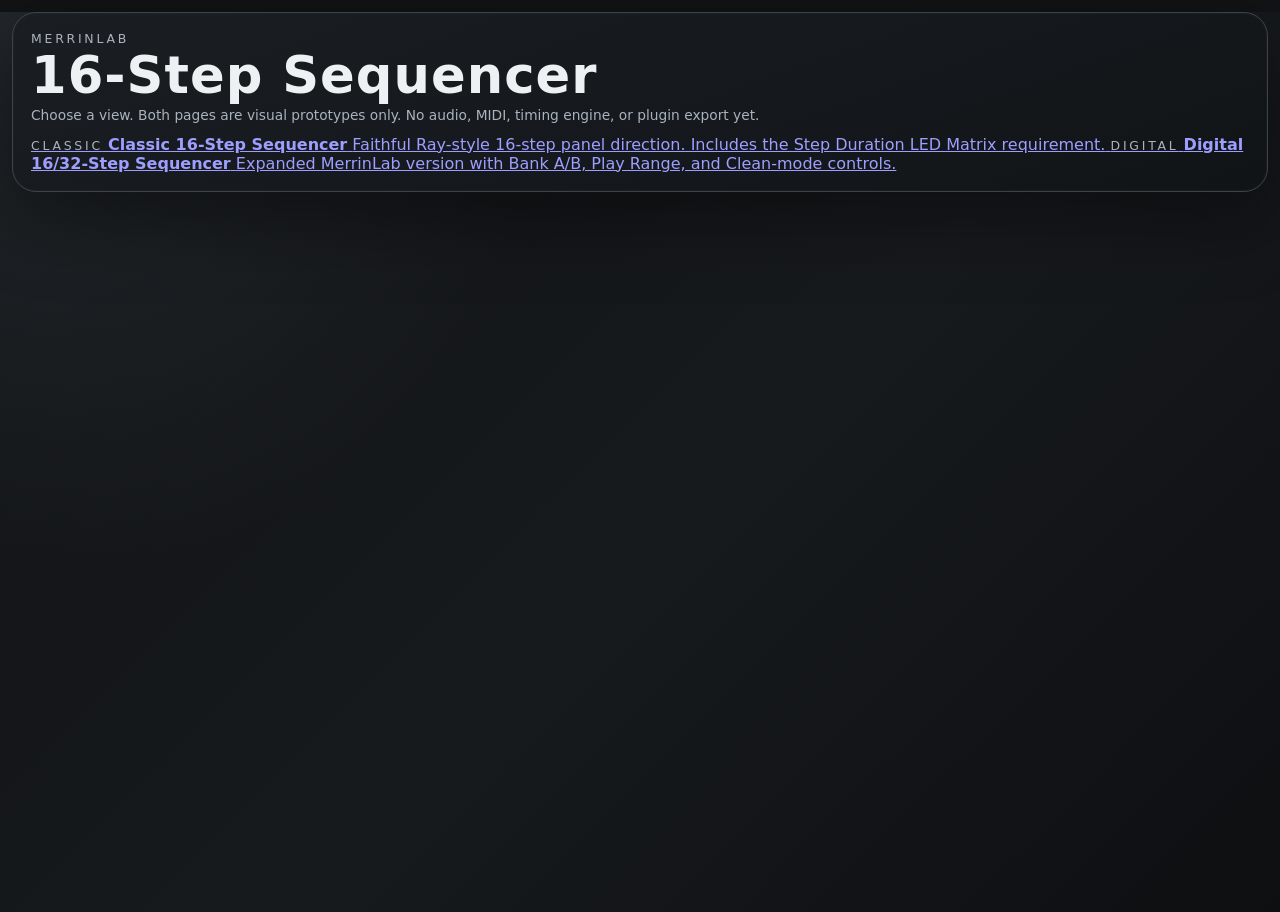
==== commit f0302b53: "Make index a Classic and Digital landing page" ====
--- a/index.html
+++ b/index.html
@@ -3,160 +3,31 @@
 <head>
   <meta charset="utf-8" />
   <meta name="viewport" content="width=device-width, initial-scale=1" />
-  <title>MerrinLab 16-Step Sequencer Mockup</title>
+  <title>MerrinLab 16-Step Sequencer</title>
   <link rel="stylesheet" href="styles.css" />
 </head>
 <body>
-  <main class="panel" aria-labelledby="panel-title">
+  <main class="panel landing-page" aria-labelledby="panel-title">
     <header class="panel-header">
       <div>
         <p class="eyebrow">MerrinLab</p>
         <h1 id="panel-title">16-Step Sequencer</h1>
-        <p class="subtitle">Interface mockup only. No audio, MIDI, plugin engine, or timing engine yet.</p>
+        <p class="subtitle">Choose a view. Both pages are visual prototypes only. No audio, MIDI, timing engine, or plugin export yet.</p>
       </div>
-      <section class="mode-card" aria-label="Mode selector">
-        <h2>Mode</h2>
-        <div class="button-row">
-          <button class="toggle active" type="button">Original</button>
-          <button class="toggle" type="button">Clean</button>
-        </div>
-        <p>Original = hardware/trim behaviour. Clean = expanded digital mode.</p>
-      </section>
     </header>
 
-    <section class="control-strip" aria-label="Bank, transport, clock, and direction controls">
-      <div class="control-block">
-        <h2>Edit Bank</h2>
-        <div class="button-row">
-          <button class="toggle active" type="button">A</button>
-          <button class="toggle" type="button">B</button>
-        </div>
-        <p>A edits 01–16. B edits 17–32.</p>
-      </div>
+    <section class="landing-grid" aria-label="Sequencer view choices">
+      <a class="landing-card" href="classic.html">
+        <span class="eyebrow">Classic</span>
+        <strong>Classic 16-Step Sequencer</strong>
+        <span>Faithful Ray-style 16-step panel direction. Includes the Step Duration LED Matrix requirement.</span>
+      </a>
 
-      <div class="control-block">
-        <h2>Play Range</h2>
-        <div class="button-row three">
-          <button class="toggle active" type="button">A</button>
-          <button class="toggle" type="button">B</button>
-          <button class="toggle" type="button">A+B</button>
-        </div>
-        <p>Choose what plays independently from what is edited.</p>
-      </div>
-
-      <div class="control-block transport">
-        <h2>Transport</h2>
-        <div class="button-row three">
-          <button type="button">Run</button>
-          <button type="button">Stop</button>
-          <button type="button">Reset</button>
-          <button type="button">Manual Step</button>
-        </div>
-      </div>
-
-      <div class="control-block clock">
-        <h2>Clock</h2>
-        <label>
-          Rate
-          <input type="range" min="40" max="240" value="120" />
-        </label>
-        <div class="button-row">
-          <button class="toggle active" type="button">Internal</button>
-          <button class="toggle" type="button">External</button>
-        </div>
-        <div class="button-row">
-          <button class="toggle" type="button">Normal</button>
-          <button class="toggle active" type="button">Quantized</button>
-        </div>
-      </div>
-
-      <div class="control-block">
-        <h2>Gate Mode</h2>
-        <div class="button-row">
-          <button class="toggle active" type="button">Single</button>
-          <button class="toggle" type="button">Multi</button>
-        </div>
-        <p>Single gate or repeated gates for longer step lengths.</p>
-      </div>
-
-      <div class="control-block">
-        <h2>Direction</h2>
-        <div class="button-row">
-          <button class="toggle active" type="button">Forward</button>
-          <button class="toggle" type="button">Reverse</button>
-        </div>
-        <p>Direction display only. No timing logic yet.</p>
-      </div>
-    </section>
-
-    <section class="status-strip" aria-label="Current status display">
-      <div>
-        <span class="label">Current step</span>
-        <strong>01</strong>
-      </div>
-      <div>
-        <span class="label">Current bank</span>
-        <strong>A</strong>
-      </div>
-      <div>
-        <span class="label">Status</span>
-        <strong>Stopped</strong>
-      </div>
-      <div>
-        <span class="label">Length code</span>
-        <span class="led-code labelled" aria-label="4-bit duration code labelled 8 4 2 1">
-          <span class="bit"><em>8</em><i></i></span>
-          <span class="bit"><em>4</em><i></i></span>
-          <span class="bit"><em>2</em><i class="on"></i></span>
-          <span class="bit"><em>1</em><i class="on"></i></span>
-        </span>
-      </div>
-    </section>
-
-    <section class="steps" aria-label="Sixteen visible step slots">
-      <h2 class="section-title">Visible Step Bank</h2>
-      <div class="step-grid">
-        <article class="step active"><h3>01</h3><label>Pitch<input type="range" min="0" max="127" value="60" /></label><label>Length<input type="range" min="1" max="16" value="4" /></label><button type="button">Gate</button><div class="step-status" aria-label="Clean-mode status controls"><button type="button" title="Mute">M</button><button type="button" title="Skip">S</button><button type="button" title="Accent">A</button><button type="button" title="Glide">G</button></div><span class="step-led on"></span></article>
-        <article class="step"><h3>02</h3><label>Pitch<input type="range" min="0" max="127" value="64" /></label><label>Length<input type="range" min="1" max="16" value="2" /></label><button type="button">Gate</button><div class="step-status" aria-label="Clean-mode status controls"><button type="button" title="Mute">M</button><button type="button" title="Skip">S</button><button type="button" title="Accent">A</button><button type="button" title="Glide">G</button></div><span class="step-led"></span></article>
-        <article class="step"><h3>03</h3><label>Pitch<input type="range" min="0" max="127" value="67" /></label><label>Length<input type="range" min="1" max="16" value="1" /></label><button type="button">Gate</button><div class="step-status" aria-label="Clean-mode status controls"><button type="button" title="Mute">M</button><button type="button" title="Skip">S</button><button type="button" title="Accent">A</button><button type="button" title="Glide">G</button></div><span class="step-led"></span></article>
-        <article class="step"><h3>04</h3><label>Pitch<input type="range" min="0" max="127" value="72" /></label><label>Length<input type="range" min="1" max="16" value="1" /></label><button type="button">Gate</button><div class="step-status" aria-label="Clean-mode status controls"><button type="button" title="Mute">M</button><button type="button" title="Skip">S</button><button type="button" title="Accent">A</button><button type="button" title="Glide">G</button></div><span class="step-led"></span></article>
-        <article class="step"><h3>05</h3><label>Pitch<input type="range" min="0" max="127" value="60" /></label><label>Length<input type="range" min="1" max="16" value="8" /></label><button type="button">Gate</button><div class="step-status" aria-label="Clean-mode status controls"><button type="button" title="Mute">M</button><button type="button" title="Skip">S</button><button type="button" title="Accent">A</button><button type="button" title="Glide">G</button></div><span class="step-led"></span></article>
-        <article class="step"><h3>06</h3><label>Pitch<input type="range" min="0" max="127" value="62" /></label><label>Length<input type="range" min="1" max="16" value="2" /></label><button type="button">Gate</button><div class="step-status" aria-label="Clean-mode status controls"><button type="button" title="Mute">M</button><button type="button" title="Skip">S</button><button type="button" title="Accent">A</button><button type="button" title="Glide">G</button></div><span class="step-led"></span></article>
-        <article class="step"><h3>07</h3><label>Pitch<input type="range" min="0" max="127" value="65" /></label><label>Length<input type="range" min="1" max="16" value="2" /></label><button type="button">Gate</button><div class="step-status" aria-label="Clean-mode status controls"><button type="button" title="Mute">M</button><button type="button" title="Skip">S</button><button type="button" title="Accent">A</button><button type="button" title="Glide">G</button></div><span class="step-led"></span></article>
-        <article class="step"><h3>08</h3><label>Pitch<input type="range" min="0" max="127" value="69" /></label><label>Length<input type="range" min="1" max="16" value="4" /></label><button type="button">Gate</button><div class="step-status" aria-label="Clean-mode status controls"><button type="button" title="Mute">M</button><button type="button" title="Skip">S</button><button type="button" title="Accent">A</button><button type="button" title="Glide">G</button></div><span class="step-led"></span></article>
-        <article class="step"><h3>09</h3><label>Pitch<input type="range" min="0" max="127" value="60" /></label><label>Length<input type="range" min="1" max="16" value="1" /></label><button type="button">Gate</button><div class="step-status" aria-label="Clean-mode status controls"><button type="button" title="Mute">M</button><button type="button" title="Skip">S</button><button type="button" title="Accent">A</button><button type="button" title="Glide">G</button></div><span class="step-led"></span></article>
-        <article class="step"><h3>10</h3><label>Pitch<input type="range" min="0" max="127" value="63" /></label><label>Length<input type="range" min="1" max="16" value="1" /></label><button type="button">Gate</button><div class="step-status" aria-label="Clean-mode status controls"><button type="button" title="Mute">M</button><button type="button" title="Skip">S</button><button type="button" title="Accent">A</button><button type="button" title="Glide">G</button></div><span class="step-led"></span></article>
-        <article class="step"><h3>11</h3><label>Pitch<input type="range" min="0" max="127" value="67" /></label><label>Length<input type="range" min="1" max="16" value="2" /></label><button type="button">Gate</button><div class="step-status" aria-label="Clean-mode status controls"><button type="button" title="Mute">M</button><button type="button" title="Skip">S</button><button type="button" title="Accent">A</button><button type="button" title="Glide">G</button></div><span class="step-led"></span></article>
-        <article class="step"><h3>12</h3><label>Pitch<input type="range" min="0" max="127" value="70" /></label><label>Length<input type="range" min="1" max="16" value="2" /></label><button type="button">Gate</button><div class="step-status" aria-label="Clean-mode status controls"><button type="button" title="Mute">M</button><button type="button" title="Skip">S</button><button type="button" title="Accent">A</button><button type="button" title="Glide">G</button></div><span class="step-led"></span></article>
-        <article class="step"><h3>13</h3><label>Pitch<input type="range" min="0" max="127" value="72" /></label><label>Length<input type="range" min="1" max="16" value="4" /></label><button type="button">Gate</button><div class="step-status" aria-label="Clean-mode status controls"><button type="button" title="Mute">M</button><button type="button" title="Skip">S</button><button type="button" title="Accent">A</button><button type="button" title="Glide">G</button></div><span class="step-led"></span></article>
-        <article class="step"><h3>14</h3><label>Pitch<input type="range" min="0" max="127" value="69" /></label><label>Length<input type="range" min="1" max="16" value="4" /></label><button type="button">Gate</button><div class="step-status" aria-label="Clean-mode status controls"><button type="button" title="Mute">M</button><button type="button" title="Skip">S</button><button type="button" title="Accent">A</button><button type="button" title="Glide">G</button></div><span class="step-led"></span></article>
-        <article class="step"><h3>15</h3><label>Pitch<input type="range" min="0" max="127" value="65" /></label><label>Length<input type="range" min="1" max="16" value="8" /></label><button type="button">Gate</button><div class="step-status" aria-label="Clean-mode status controls"><button type="button" title="Mute">M</button><button type="button" title="Skip">S</button><button type="button" title="Accent">A</button><button type="button" title="Glide">G</button></div><span class="step-led"></span></article>
-        <article class="step"><h3>16</h3><label>Pitch<input type="range" min="0" max="127" value="62" /></label><label>Length<input type="range" min="1" max="16" value="1" /></label><button type="button">Gate</button><div class="step-status" aria-label="Clean-mode status controls"><button type="button" title="Mute">M</button><button type="button" title="Skip">S</button><button type="button" title="Accent">A</button><button type="button" title="Glide">G</button></div><span class="step-led"></span></article>
-      </div>
-    </section>
-
-    <section class="io-area" aria-label="Input and output connection area">
-      <div class="io-block">
-        <h2>Inputs</h2>
-        <ul>
-          <li><span class="jack"></span>Clock In</li>
-          <li><span class="jack"></span>Reset In</li>
-          <li><span class="jack"></span>Run/Stop In</li>
-          <li><span class="jack"></span>Transpose In</li>
-        </ul>
-      </div>
-      <div class="io-block">
-        <h2>Outputs</h2>
-        <ul>
-          <li><span class="jack out"></span>Pitch Out</li>
-          <li><span class="jack out"></span>Gate Out</li>
-          <li><span class="jack out"></span>Trigger Out</li>
-          <li><span class="jack out"></span>Clock Out</li>
-          <li><span class="jack out"></span>Reset Out</li>
-          <li><span class="jack out"></span>Step Index Out</li>
-          <li><span class="jack out"></span>Accent Out</li>
-        </ul>
-      </div>
+      <a class="landing-card" href="digital.html">
+        <span class="eyebrow">Digital</span>
+        <strong>Digital 16/32-Step Sequencer</strong>
+        <span>Expanded MerrinLab version with Bank A/B, Play Range, and Clean-mode controls.</span>
+      </a>
     </section>
   </main>
 </body>
--- a/styles.css
+++ b/styles.css
@@ -1,8 +1,15 @@
 :root {
   color-scheme: dark;
   font-family: Inter, system-ui, -apple-system, BlinkMacSystemFont, "Segoe UI", sans-serif;
-  background: #15171a;
+  background: #111315;
   color: #eef1f3;
+  --panel: #171b20;
+  --panel-2: #1b2026;
+  --line: #3a424b;
+  --line-soft: #2c333b;
+  --text-soft: #aab3bd;
+  --accent: #d11b82;
+  --accent-2: #b8f2c7;
 }
 
 * {
@@ -12,7 +19,9 @@
 body {
   margin: 0;
   min-height: 100vh;
-  background: radial-gradient(circle at top left, #2c3238, #101214 60%);
+  background:
+    radial-gradient(circle at top left, rgba(60, 69, 78, 0.42), transparent 36rem),
+    linear-gradient(135deg, #101214, #171a1d 54%, #0d0f11);
 }
 
 button,
@@ -21,29 +30,30 @@
 }
 
 button {
-  border: 1px solid #57606a;
+  border: 1px solid #58616c;
   border-radius: 999px;
-  background: #23282e;
+  background: linear-gradient(#252a30, #171b20);
   color: #f5f7f8;
   padding: 0.45rem 0.75rem;
   cursor: default;
+  box-shadow: inset 0 1px 0 rgba(255,255,255,0.05), 0 1px 2px rgba(0,0,0,0.55);
 }
 
 button.active,
 .toggle.active {
-  border-color: #b8f2c7;
-  background: #153722;
-  box-shadow: 0 0 0 1px rgba(184, 242, 199, 0.25);
+  border-color: var(--accent-2);
+  background: linear-gradient(#16402a, #102417);
+  box-shadow: 0 0 0 1px rgba(184, 242, 199, 0.25), inset 0 1px 0 rgba(255,255,255,0.06);
 }
 
 .panel {
-  width: min(1800px, calc(100vw - 24px));
+  width: min(1840px, calc(100vw - 24px));
   margin: 12px auto;
   padding: 18px;
-  border: 1px solid #3b424a;
+  border: 1px solid var(--line);
   border-radius: 24px;
-  background: rgba(22, 25, 29, 0.94);
-  box-shadow: 0 24px 80px rgba(0, 0, 0, 0.45);
+  background: linear-gradient(160deg, rgba(26, 30, 35, 0.98), rgba(17, 20, 23, 0.98));
+  box-shadow: inset 0 0 0 1px rgba(255,255,255,0.025), 0 24px 80px rgba(0, 0, 0, 0.45);
 }
 
 .panel-header,
@@ -51,19 +61,19 @@
 .status-strip,
 .io-area {
   display: grid;
-  gap: 14px;
+  gap: 12px;
 }
 
 .panel-header {
   grid-template-columns: minmax(280px, 1fr) minmax(260px, 380px);
   align-items: stretch;
-  margin-bottom: 14px;
+  margin-bottom: 12px;
 }
 
 .eyebrow {
   margin: 0 0 0.25rem;
-  color: #aab3bd;
-  letter-spacing: 0.18em;
+  color: var(--text-soft);
+  letter-spacing: 0.22em;
   text-transform: uppercase;
   font-size: 0.78rem;
 }
@@ -79,18 +89,19 @@
   margin-bottom: 0.35rem;
   font-size: clamp(2rem, 4vw, 4rem);
   line-height: 1;
+  letter-spacing: 0.02em;
 }
 
 h2 {
-  margin-bottom: 0.7rem;
-  font-size: 0.85rem;
-  letter-spacing: 0.12em;
+  margin-bottom: 0.65rem;
+  font-size: 0.78rem;
+  letter-spacing: 0.14em;
   text-transform: uppercase;
   color: #c7d0d9;
 }
 
 h3 {
-  margin-bottom: 0.6rem;
+  margin-bottom: 0.55rem;
   font-size: 1rem;
 }
 
@@ -98,8 +109,8 @@
 .control-block p,
 .mode-card p {
   margin-bottom: 0;
-  color: #aab3bd;
-  font-size: 0.9rem;
+  color: var(--text-soft);
+  font-size: 0.86rem;
 }
 
 .mode-card,
@@ -107,22 +118,29 @@
 .status-strip > div,
 .step,
 .io-block {
-  border: 1px solid #343b43;
-  border-radius: 18px;
-  background: #1b2026;
+  border: 1px solid var(--line-soft);
+  border-radius: 16px;
+  background: linear-gradient(180deg, var(--panel-2), #15191e);
+  box-shadow: inset 0 1px 0 rgba(255,255,255,0.025);
+}
+
+.mode-card,
+.control-block,
+.status-strip > div,
+.io-block {
   padding: 14px;
 }
 
 .control-strip {
-  grid-template-columns: repeat(6, minmax(170px, 1fr));
-  margin-bottom: 14px;
+  grid-template-columns: repeat(6, minmax(168px, 1fr));
+  margin-bottom: 12px;
 }
 
 .button-row {
   display: flex;
   flex-wrap: wrap;
   gap: 8px;
-  margin-bottom: 0.7rem;
+  margin-bottom: 0.6rem;
 }
 
 .button-row.three button {
@@ -132,9 +150,18 @@
 .clock label,
 .step label {
   display: grid;
+  color: #d4dbe2;
+}
+
+.clock label {
   gap: 5px;
-  color: #cbd4dc;
   font-size: 0.78rem;
+}
+
+.step label {
+  gap: 7px;
+  font-size: 0.78rem;
+  letter-spacing: 0.02em;
 }
 
 .clock input,
@@ -142,9 +169,30 @@
   width: 100%;
 }
 
+input[type="range"] {
+  accent-color: var(--accent);
+}
+
+.step input[type="range"] {
+  height: 1.4rem;
+}
+
+.step input[type="range"]::-webkit-slider-runnable-track {
+  height: 0.42rem;
+  border-radius: 999px;
+  background: linear-gradient(90deg, var(--accent), #e9eef1);
+}
+
+.step input[type="range"]::-webkit-slider-thumb {
+  width: 1.1rem;
+  height: 1.1rem;
+  margin-top: -0.34rem;
+  border-radius: 50%;
+}
+
 .status-strip {
   grid-template-columns: repeat(4, minmax(140px, 1fr));
-  margin-bottom: 14px;
+  margin-bottom: 12px;
 }
 
 .status-strip strong {
@@ -186,10 +234,10 @@
 .led-code i,
 .step-led {
   display: inline-block;
-  width: 16px;
-  height: 16px;
+  width: 14px;
+  height: 14px;
   border-radius: 50%;
-  background: #39424c;
+  background: #303841;
   border: 1px solid #56606b;
 }
 
@@ -200,29 +248,227 @@
 }
 
 .section-title {
-  margin: 8px 0 12px;
+  margin: 6px 0 10px;
 }
 
 .step-grid {
   display: grid;
   grid-template-columns: repeat(16, minmax(92px, 1fr));
-  gap: 8px;
-  margin-bottom: 14px;
+  gap: 7px;
+  margin-bottom: 12px;
 }
 
 .step {
   min-width: 0;
-  padding: 10px;
+  padding: 10px 9px;
+  display: grid;
+  grid-template-rows: auto auto auto auto auto;
+  gap: 7px;
+  align-content: start;
 }
 
 .step.active {
-  border-color: #b8f2c7;
-}
-
-.step button {
+  border-color: var(--accent-2);
+  box-shadow: inset 0 0 0 1px rgba(184, 242, 199, 0.15), 0 0 18px rgba(184, 242, 199, 0.08);
+}
+
+.step > button {
   width: 100%;
-  margin: 8px 0;
-  padding-inline: 0.25rem;
+  margin: 2px 0 0;
+  padding: 0.34rem 0.25rem;
+  font-size: 0.82rem;
+}
+
+.step-status {
+  display: grid;
+  grid-template-columns: repeat(4, 1fr);
+  gap: 4px;
+  margin: 0;
+}
+
+.step-status button {
+  min-width: 0;
+  width: auto;
+  margin: 0;
+  padding: 0.22rem 0;
+  border-radius: 7px;
+  font-size: 0.64rem;
+  line-height: 1;
+  color: #d8dde2;
+  border-color: #454e58;
+  background: linear-gradient(#20252b, #13171b);
+}
+
+.step-led {
+  margin-top: 4px;
+}
+
+.classic-panel {
+  position: relative;
+  border: 1px solid var(--line-soft);
+  border-radius: 13px;
+  background: linear-gradient(180deg, #171b20, #111519);
+  padding: 10px 46px;
+  margin-bottom: 10px;
+  overflow-x: auto;
+}
+
+.classic-panel::before,
+.classic-panel::after {
+  position: absolute;
+  top: 54px;
+  bottom: 12px;
+  display: grid;
+  place-items: center;
+  color: #dbe2e8;
+  font-size: 0.74rem;
+  font-weight: 700;
+  letter-spacing: 0.08em;
+  text-transform: uppercase;
+  writing-mode: vertical-rl;
+  text-orientation: mixed;
+  opacity: 0.86;
+}
+
+.classic-panel::before {
+  content: "Music From Outer Space";
+  left: 13px;
+  transform: rotate(180deg);
+}
+
+.classic-panel::after {
+  content: "16 Step Time Quantized Sequencer";
+  right: 13px;
+}
+
+.classic-step-row {
+  min-width: 1180px;
+  display: grid;
+  grid-template-columns: 162px repeat(16, minmax(48px, 1fr));
+  align-items: center;
+  gap: 5px;
+  padding: 4px 0;
+  border-bottom: 1px solid rgba(255,255,255,0.06);
+}
+
+.classic-step-row:last-child {
+  border-bottom: 0;
+}
+
+.classic-step-row strong {
+  color: #c7d0d9;
+  font-size: 0.64rem;
+  letter-spacing: 0.11em;
+  line-height: 1.15;
+  text-transform: uppercase;
+}
+
+.classic-step-row.step-numbers {
+  grid-template-columns: 162px repeat(16, minmax(48px, 1fr));
+  color: #eef1f3;
+  font-weight: 700;
+  font-size: 0.82rem;
+}
+
+.classic-step-row.step-numbers::before {
+  content: "Step";
+  color: #97a2ad;
+  font-size: 0.62rem;
+  letter-spacing: 0.14em;
+  text-transform: uppercase;
+}
+
+.classic-step-row .step-led {
+  justify-self: center;
+  width: 11px;
+  height: 11px;
+  margin: 0;
+}
+
+.classic-step-row button {
+  width: 100%;
+  padding: 0.17rem 0.18rem;
+  border-radius: 7px;
+  font-size: 0.58rem;
+  line-height: 1;
+}
+
+.classic-knob {
+  width: 30px;
+  height: 30px;
+  justify-self: center;
+  border-radius: 50%;
+  border: 1px solid #414b55;
+  background:
+    radial-gradient(circle at 50% 50%, #15191e 0 42%, transparent 43%),
+    repeating-conic-gradient(from -135deg, rgba(216,225,232,0.56) 0 2deg, transparent 2deg 10deg),
+    radial-gradient(circle at 38% 30%, #333a42, #0c0f12 64%);
+  box-shadow: inset 0 1px 2px rgba(255,255,255,0.14), 0 2px 5px rgba(0,0,0,0.65);
+  position: relative;
+}
+
+.classic-knob::after {
+  content: "";
+  position: absolute;
+  left: 50%;
+  top: 4px;
+  width: 2px;
+  height: 10px;
+  transform: translateX(-50%);
+  border-radius: 2px;
+  background: var(--accent);
+}
+
+.classic-knob.small {
+  width: 25px;
+  height: 25px;
+}
+
+.classic-knob.small::after {
+  height: 8px;
+}
+
+.classic-bottom-strip {
+  display: grid;
+  grid-template-columns: 1.05fr 1.35fr 1fr 1.35fr 1.12fr 1.4fr;
+  gap: 9px;
+  margin-bottom: 10px;
+}
+
+.classic-bottom-strip .control-block {
+  min-height: 116px;
+  padding: 10px 12px;
+  border-radius: 10px;
+}
+
+.classic-bottom-strip .control-block h2 {
+  margin-bottom: 0.42rem;
+  font-size: 0.67rem;
+}
+
+.classic-bottom-strip .control-block p {
+  font-size: 0.78rem;
+  line-height: 1.25;
+}
+
+.classic-led-matrix {
+  display: grid;
+  grid-template-columns: repeat(4, 11px);
+  gap: 5px;
+  margin-top: 9px;
+}
+
+.classic-led-matrix i {
+  width: 11px;
+  height: 11px;
+  border-radius: 50%;
+  border: 1px solid #56606b;
+  background: #303841;
+}
+
+.classic-led-matrix i.on {
+  background: #a6f4b8;
+  box-shadow: 0 0 10px rgba(166, 244, 184, 0.72);
 }
 
 .io-area {
@@ -250,15 +496,181 @@
   height: 18px;
   border-radius: 50%;
   border: 2px solid #83b8ff;
-  background: #101418;
+  background: radial-gradient(circle at 50% 50%, #0d1115 38%, #26303a 40%, #090b0d 65%);
 }
 
 .jack.out {
   border-color: #f0c36a;
 }
 
+.classic-view .panel {
+  padding: 12px 14px;
+  border-radius: 18px;
+}
+
+.classic-view .panel-header {
+  grid-template-columns: minmax(360px, 1fr) minmax(240px, 340px);
+  gap: 10px;
+  align-items: end;
+  margin-bottom: 8px;
+}
+
+.classic-view .eyebrow {
+  margin-bottom: 0.16rem;
+  font-size: 0.65rem;
+  letter-spacing: 0.28em;
+}
+
+.classic-view h1 {
+  margin-bottom: 0.2rem;
+  font-size: clamp(1.65rem, 3vw, 3rem);
+  letter-spacing: 0.04em;
+}
+
+.classic-view .subtitle {
+  font-size: 0.74rem;
+}
+
+.classic-view .mode-card {
+  padding: 9px 11px;
+  border-radius: 11px;
+}
+
+.classic-view .mode-card h2 {
+  margin-bottom: 0.35rem;
+  font-size: 0.62rem;
+}
+
+.classic-view .mode-card p {
+  font-size: 0.72rem;
+  line-height: 1.25;
+}
+
+.classic-view .status-strip {
+  grid-template-columns: repeat(4, minmax(120px, 1fr));
+  gap: 8px;
+  margin-bottom: 8px;
+}
+
+.classic-view .status-strip > div {
+  padding: 8px 10px;
+  border-radius: 10px;
+}
+
+.classic-view .status-strip strong {
+  font-size: 1.2rem;
+}
+
+.classic-view .label {
+  margin-bottom: 0.22rem;
+  font-size: 0.58rem;
+}
+
+.classic-view .classic-panel {
+  padding: 8px 48px;
+  margin-bottom: 8px;
+}
+
+.classic-view .section-title {
+  margin: 0 0 5px;
+  font-size: 0.62rem;
+}
+
+.classic-view .classic-step-row {
+  grid-template-columns: 150px repeat(16, minmax(47px, 1fr));
+  min-width: 1160px;
+  gap: 4px;
+  padding: 2px 0;
+}
+
+.classic-view .classic-step-row.step-numbers {
+  grid-template-columns: 150px repeat(16, minmax(47px, 1fr));
+  font-size: 0.75rem;
+}
+
+.classic-view .classic-step-row strong {
+  font-size: 0.56rem;
+}
+
+.classic-view .classic-step-row button {
+  padding: 0.13rem 0.16rem;
+  font-size: 0.54rem;
+}
+
+.classic-view .classic-knob {
+  width: 27px;
+  height: 27px;
+}
+
+.classic-view .classic-knob.small {
+  width: 22px;
+  height: 22px;
+}
+
+.classic-view .classic-bottom-strip {
+  grid-template-columns: 0.95fr 1.45fr 1.05fr 1.4fr 1.1fr 1.35fr;
+  gap: 7px;
+  margin-bottom: 8px;
+}
+
+.classic-view .classic-bottom-strip .control-block {
+  min-height: 76px;
+  padding: 7px 9px;
+  border-radius: 8px;
+}
+
+.classic-view .classic-bottom-strip .control-block h2 {
+  margin-bottom: 0.25rem;
+  font-size: 0.56rem;
+}
+
+.classic-view .classic-bottom-strip .control-block p {
+  font-size: 0.64rem;
+  line-height: 1.15;
+}
+
+.classic-view .classic-led-matrix {
+  grid-template-columns: repeat(4, 9px);
+  gap: 4px;
+  margin-top: 5px;
+}
+
+.classic-view .classic-led-matrix i {
+  width: 9px;
+  height: 9px;
+}
+
+.classic-view .led-code {
+  gap: 6px;
+}
+
+.classic-view .led-code i {
+  width: 10px;
+  height: 10px;
+}
+
+.classic-view .io-area {
+  gap: 8px;
+}
+
+.classic-view .io-block {
+  padding: 9px 12px;
+  border-radius: 10px;
+}
+
+.classic-view .io-block h2 {
+  margin-bottom: 0.35rem;
+  font-size: 0.6rem;
+}
+
+.classic-view .io-block p {
+  margin-bottom: 0.35rem;
+  font-size: 0.74rem;
+}
+
 @media (max-width: 1500px) {
-  .control-strip {
+  .control-strip,
+  .classic-bottom-strip {
     grid-template-columns: repeat(3, minmax(220px, 1fr));
   }
 }
@@ -268,7 +680,8 @@
     grid-template-columns: repeat(8, minmax(100px, 1fr));
   }
 
-  .control-strip {
+  .control-strip,
+  .classic-bottom-strip {
     grid-template-columns: repeat(2, minmax(220px, 1fr));
   }
 }
@@ -277,11 +690,16 @@
   .panel-header,
   .control-strip,
   .status-strip,
-  .io-area {
+  .io-area,
+  .classic-bottom-strip {
     grid-template-columns: 1fr;
   }
 
   .step-grid {
     grid-template-columns: repeat(2, minmax(130px, 1fr));
   }
-}
+
+  .classic-panel {
+    padding-inline: 36px;
+  }
+}
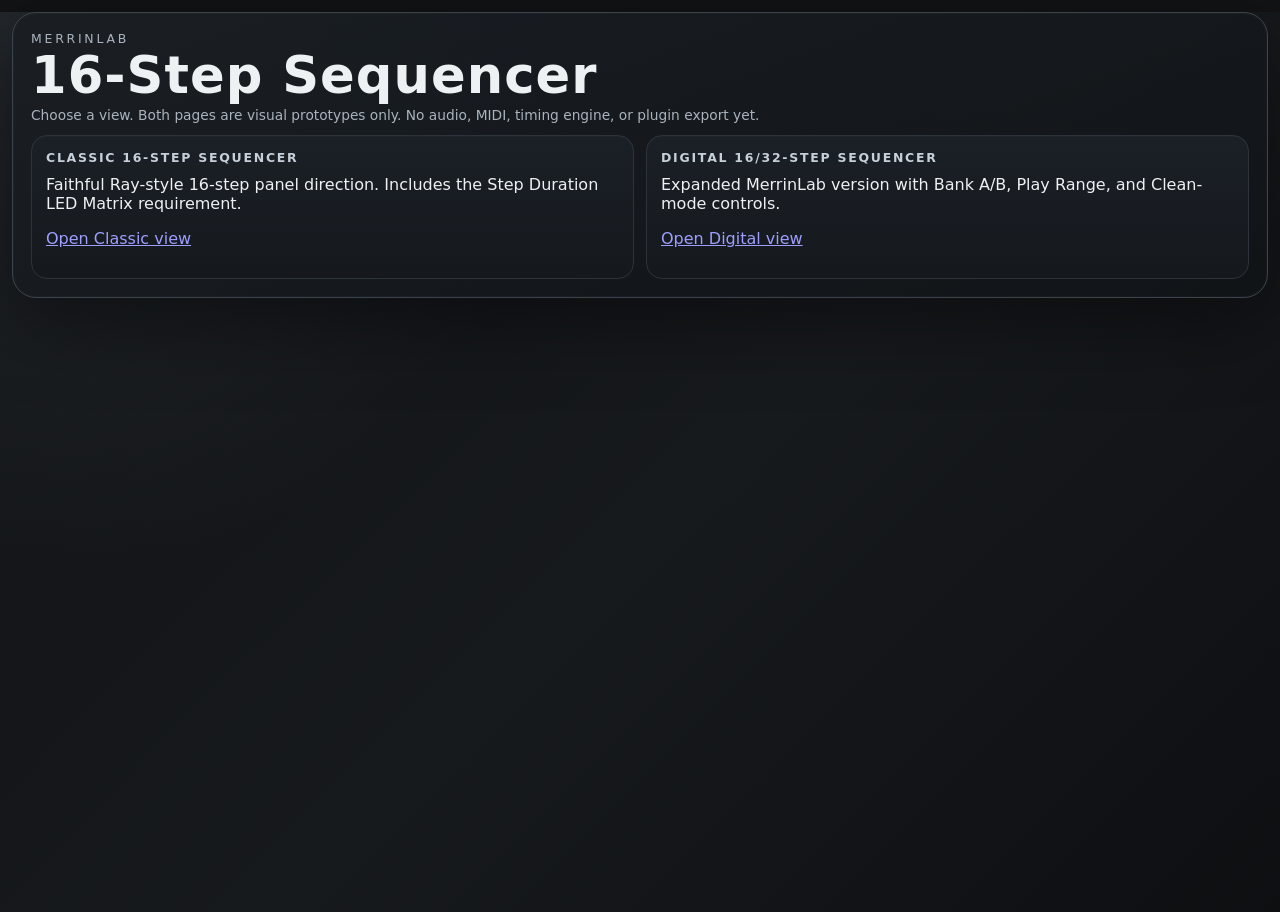
==== commit 5c2f79b6: "Use existing card styles for landing page" ====
--- a/index.html
+++ b/index.html
@@ -7,7 +7,7 @@
   <link rel="stylesheet" href="styles.css" />
 </head>
 <body>
-  <main class="panel landing-page" aria-labelledby="panel-title">
+  <main class="panel" aria-labelledby="panel-title">
     <header class="panel-header">
       <div>
         <p class="eyebrow">MerrinLab</p>
@@ -16,18 +16,18 @@
       </div>
     </header>
 
-    <section class="landing-grid" aria-label="Sequencer view choices">
-      <a class="landing-card" href="classic.html">
-        <span class="eyebrow">Classic</span>
-        <strong>Classic 16-Step Sequencer</strong>
-        <span>Faithful Ray-style 16-step panel direction. Includes the Step Duration LED Matrix requirement.</span>
-      </a>
+    <section class="io-area" aria-label="Sequencer view choices">
+      <div class="io-block">
+        <h2>Classic 16-Step Sequencer</h2>
+        <p>Faithful Ray-style 16-step panel direction. Includes the Step Duration LED Matrix requirement.</p>
+        <p><a href="classic.html">Open Classic view</a></p>
+      </div>
 
-      <a class="landing-card" href="digital.html">
-        <span class="eyebrow">Digital</span>
-        <strong>Digital 16/32-Step Sequencer</strong>
-        <span>Expanded MerrinLab version with Bank A/B, Play Range, and Clean-mode controls.</span>
-      </a>
+      <div class="io-block">
+        <h2>Digital 16/32-Step Sequencer</h2>
+        <p>Expanded MerrinLab version with Bank A/B, Play Range, and Clean-mode controls.</p>
+        <p><a href="digital.html">Open Digital view</a></p>
+      </div>
     </section>
   </main>
 </body>
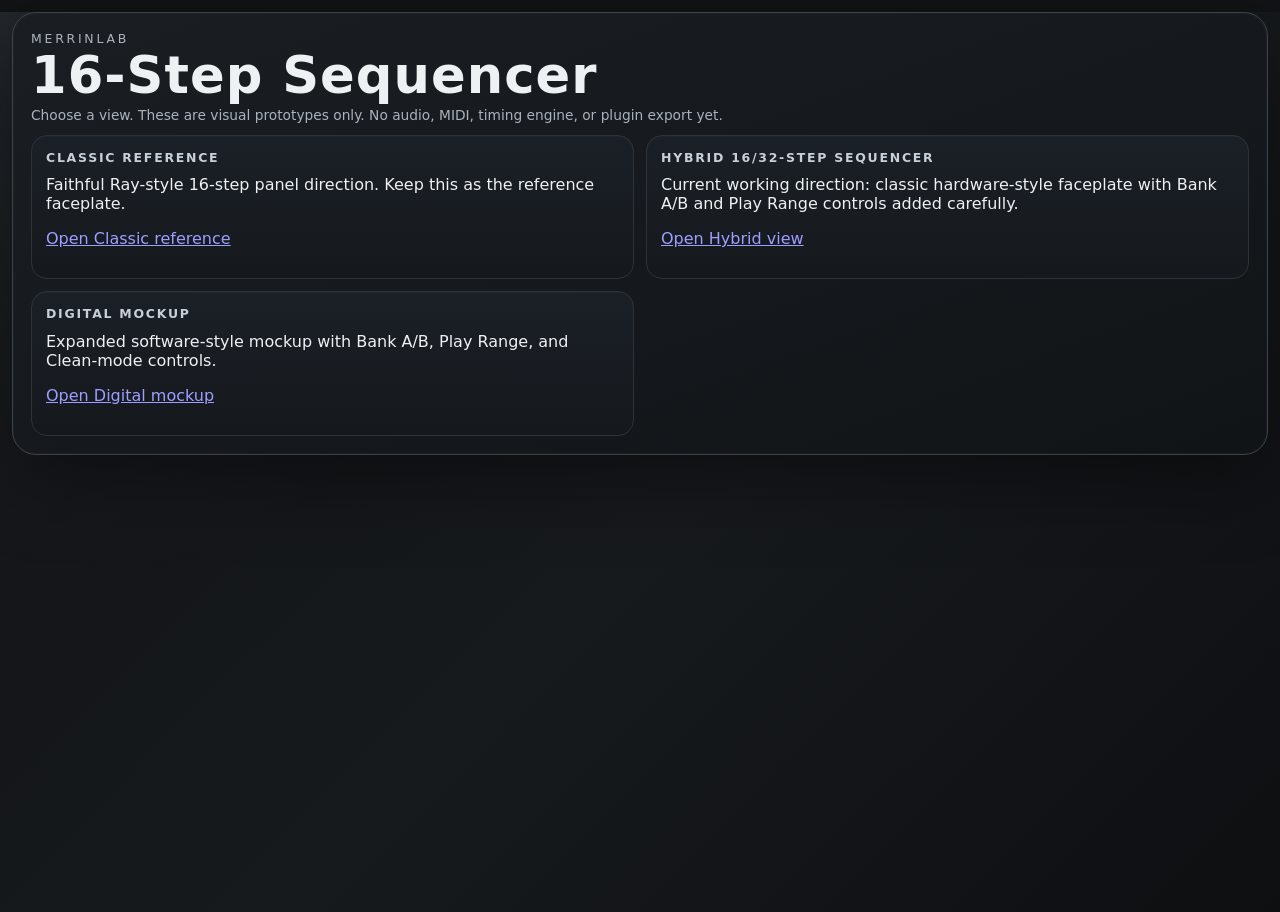
==== commit 3c39e17b: "Link hybrid sequencer view" ====
--- a/index.html
+++ b/index.html
@@ -12,21 +12,27 @@
       <div>
         <p class="eyebrow">MerrinLab</p>
         <h1 id="panel-title">16-Step Sequencer</h1>
-        <p class="subtitle">Choose a view. Both pages are visual prototypes only. No audio, MIDI, timing engine, or plugin export yet.</p>
+        <p class="subtitle">Choose a view. These are visual prototypes only. No audio, MIDI, timing engine, or plugin export yet.</p>
       </div>
     </header>
 
     <section class="io-area" aria-label="Sequencer view choices">
       <div class="io-block">
-        <h2>Classic 16-Step Sequencer</h2>
-        <p>Faithful Ray-style 16-step panel direction. Includes the Step Duration LED Matrix requirement.</p>
-        <p><a href="classic.html">Open Classic view</a></p>
+        <h2>Classic Reference</h2>
+        <p>Faithful Ray-style 16-step panel direction. Keep this as the reference faceplate.</p>
+        <p><a href="classic.html">Open Classic reference</a></p>
       </div>
 
       <div class="io-block">
-        <h2>Digital 16/32-Step Sequencer</h2>
-        <p>Expanded MerrinLab version with Bank A/B, Play Range, and Clean-mode controls.</p>
-        <p><a href="digital.html">Open Digital view</a></p>
+        <h2>Hybrid 16/32-Step Sequencer</h2>
+        <p>Current working direction: classic hardware-style faceplate with Bank A/B and Play Range controls added carefully.</p>
+        <p><a href="hybrid.html">Open Hybrid view</a></p>
+      </div>
+
+      <div class="io-block">
+        <h2>Digital Mockup</h2>
+        <p>Expanded software-style mockup with Bank A/B, Play Range, and Clean-mode controls.</p>
+        <p><a href="digital.html">Open Digital mockup</a></p>
       </div>
     </section>
   </main>
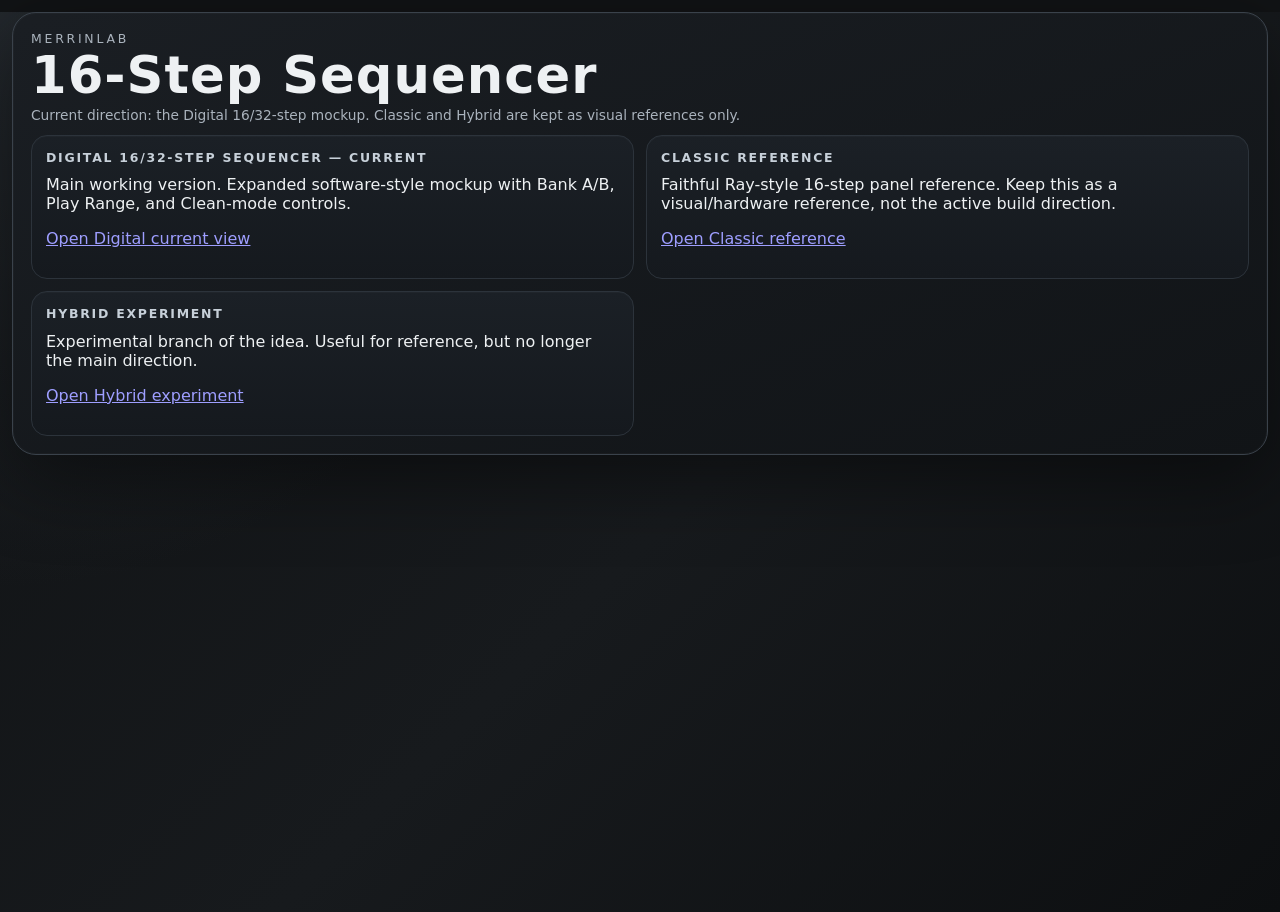
==== commit eb42c126: "Make digital view the primary direction" ====
--- a/index.html
+++ b/index.html
@@ -12,27 +12,27 @@
       <div>
         <p class="eyebrow">MerrinLab</p>
         <h1 id="panel-title">16-Step Sequencer</h1>
-        <p class="subtitle">Choose a view. These are visual prototypes only. No audio, MIDI, timing engine, or plugin export yet.</p>
+        <p class="subtitle">Current direction: the Digital 16/32-step mockup. Classic and Hybrid are kept as visual references only.</p>
       </div>
     </header>
 
     <section class="io-area" aria-label="Sequencer view choices">
       <div class="io-block">
+        <h2>Digital 16/32-Step Sequencer — Current</h2>
+        <p>Main working version. Expanded software-style mockup with Bank A/B, Play Range, and Clean-mode controls.</p>
+        <p><a href="digital.html">Open Digital current view</a></p>
+      </div>
+
+      <div class="io-block">
         <h2>Classic Reference</h2>
-        <p>Faithful Ray-style 16-step panel direction. Keep this as the reference faceplate.</p>
+        <p>Faithful Ray-style 16-step panel reference. Keep this as a visual/hardware reference, not the active build direction.</p>
         <p><a href="classic.html">Open Classic reference</a></p>
       </div>
 
       <div class="io-block">
-        <h2>Hybrid 16/32-Step Sequencer</h2>
-        <p>Current working direction: classic hardware-style faceplate with Bank A/B and Play Range controls added carefully.</p>
-        <p><a href="hybrid.html">Open Hybrid view</a></p>
-      </div>
-
-      <div class="io-block">
-        <h2>Digital Mockup</h2>
-        <p>Expanded software-style mockup with Bank A/B, Play Range, and Clean-mode controls.</p>
-        <p><a href="digital.html">Open Digital mockup</a></p>
+        <h2>Hybrid Experiment</h2>
+        <p>Experimental branch of the idea. Useful for reference, but no longer the main direction.</p>
+        <p><a href="hybrid.html">Open Hybrid experiment</a></p>
       </div>
     </section>
   </main>
